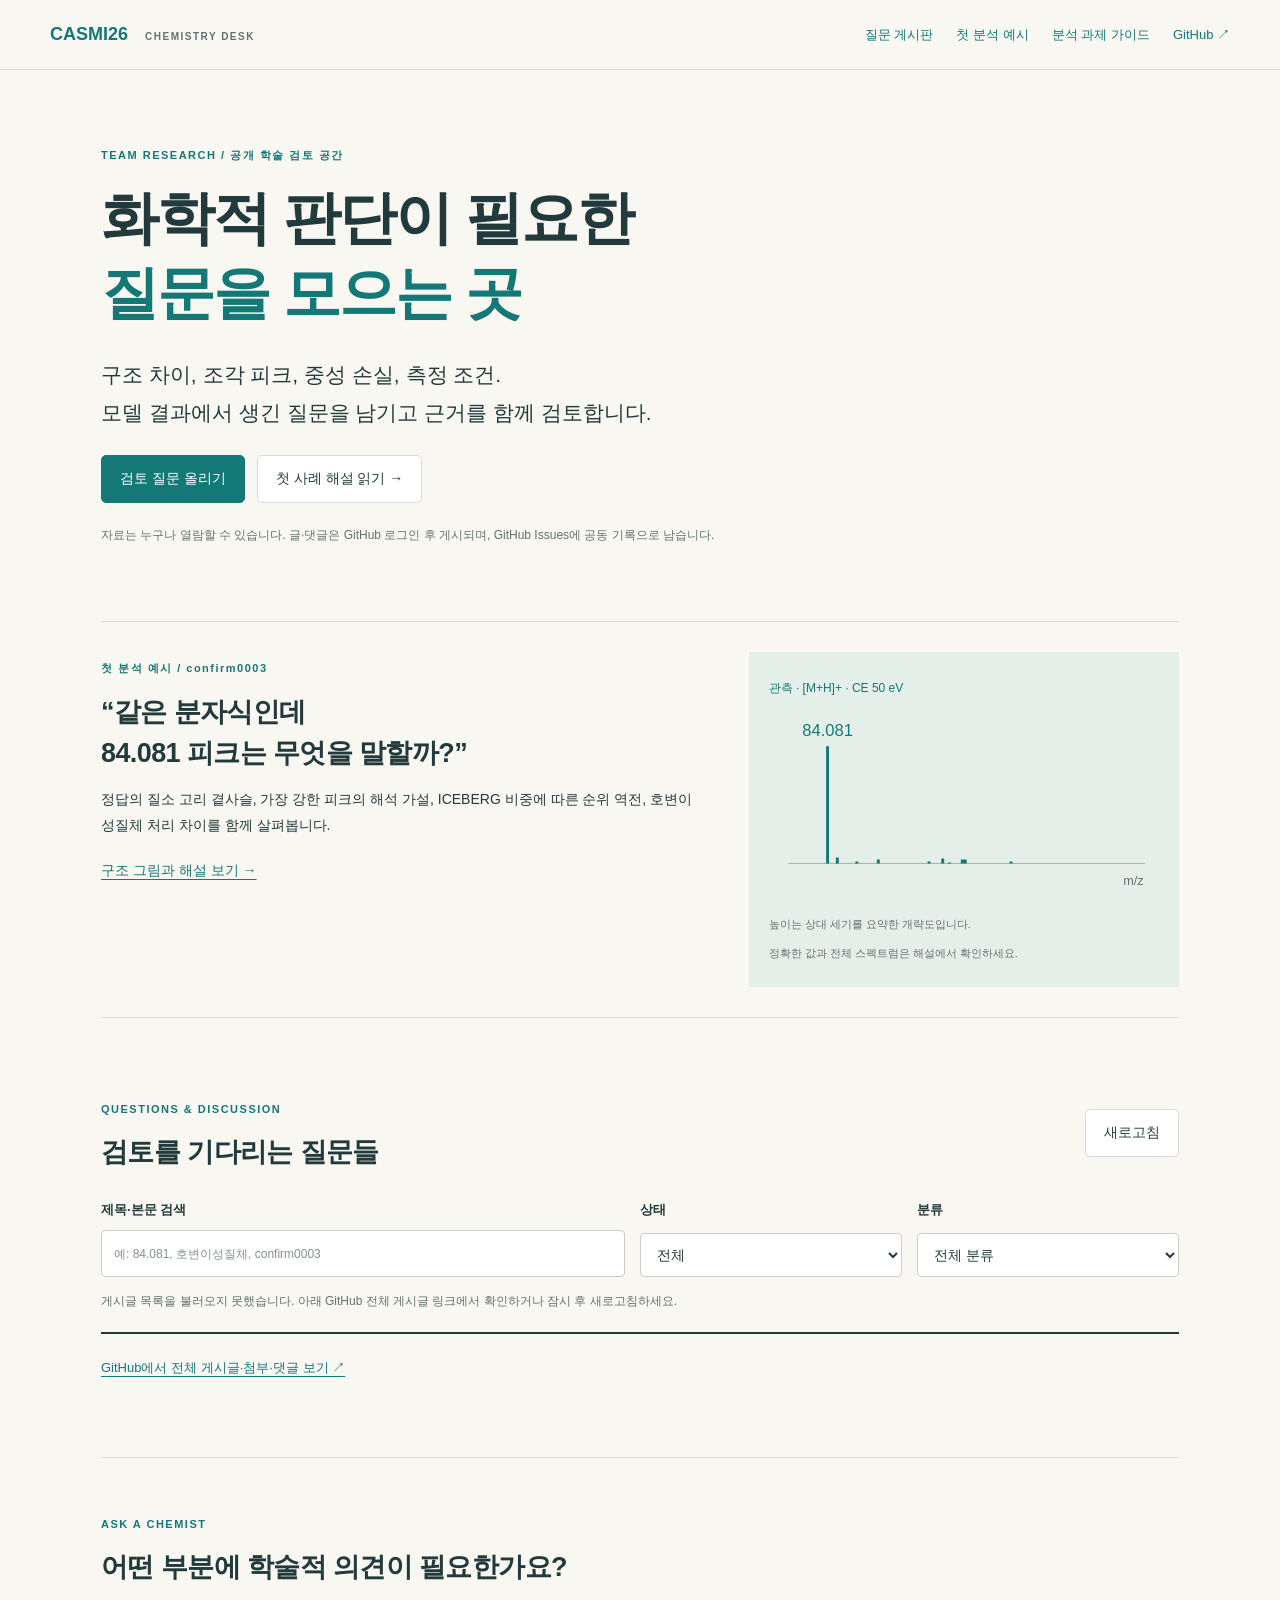
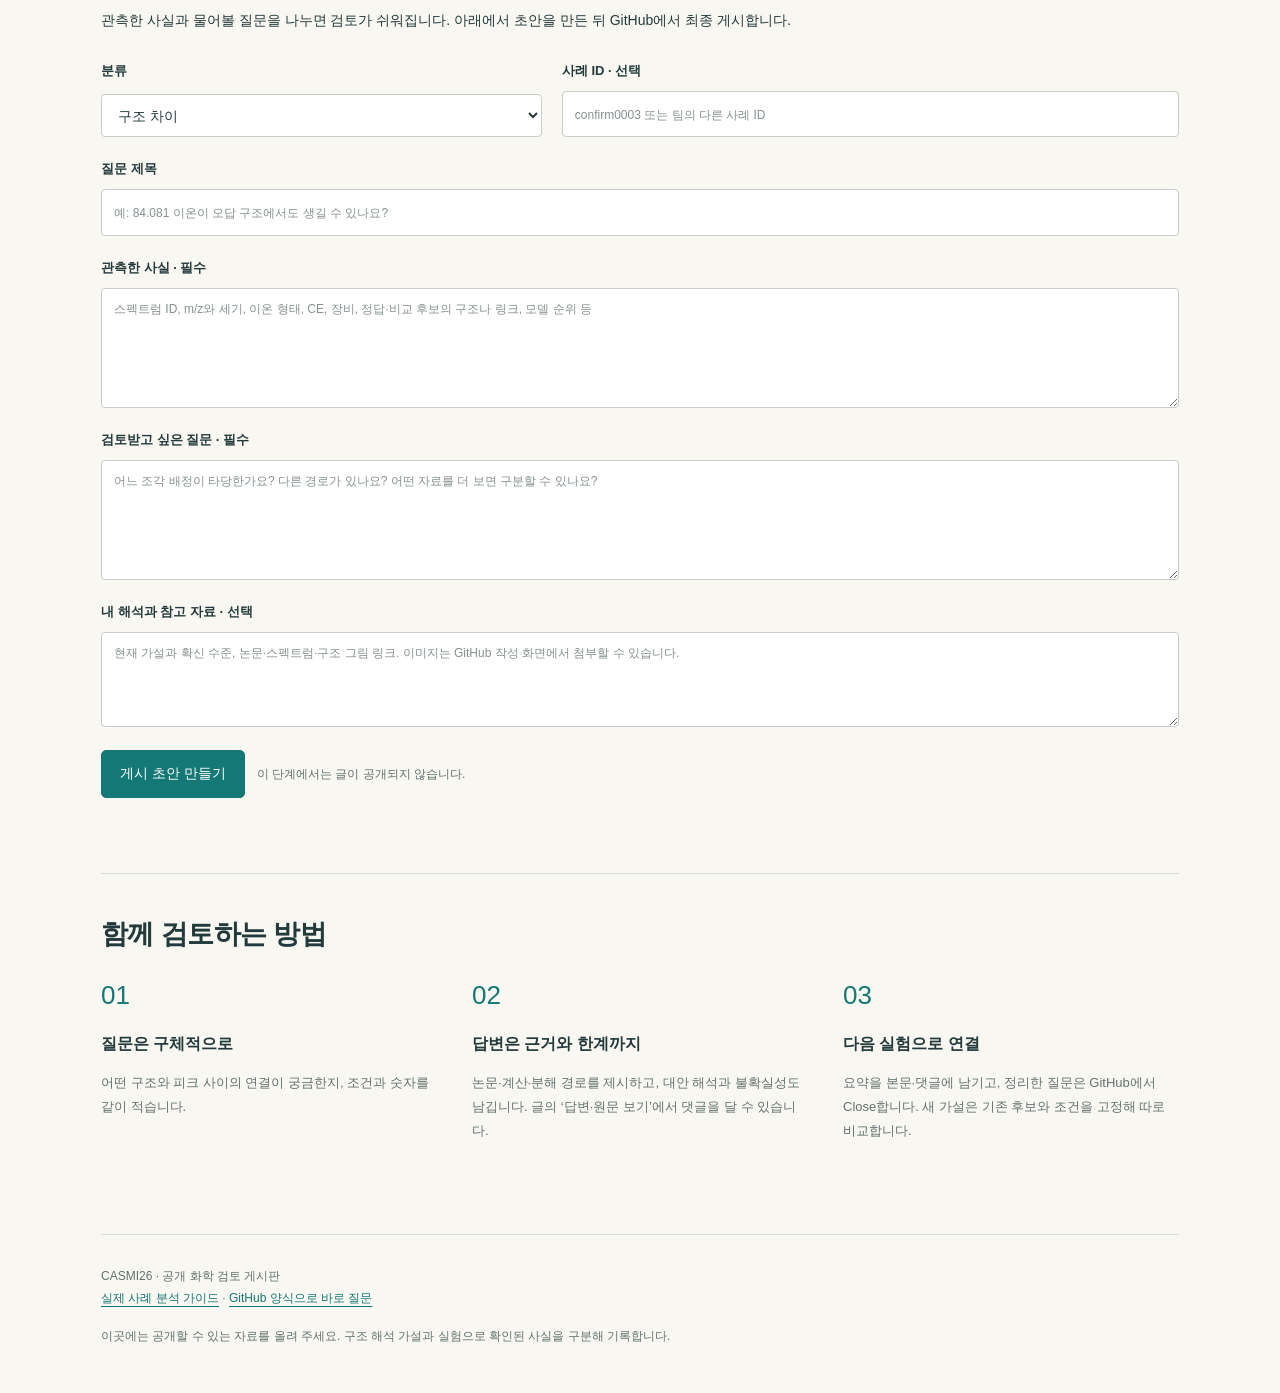
==== index.html @ a385fab0 "Publish chemistry review board and worked MS/MS case guide" ====
<!doctype html><html lang="ko"><head><meta charset="utf-8"><meta name="viewport" content="width=device-width,initial-scale=1"><meta name="description" content="CASMI26 팀의 화학 구조와 MS/MS 해석 질문을 모으는 공개 학술 검토 게시판"><title>CASMI26 · Chemistry Desk</title><link rel="stylesheet" href="board.css"></head><body>
<header><a class="brand" href="./">CASMI26 <span>CHEMISTRY DESK</span></a><nav><a href="#questions">질문 게시판</a><a href="guide.html#worked-example">첫 분석 예시</a><a href="guide.html">분석 과제 가이드</a><a href="https://github.com/ys06146/casmi26-chemistry-board" target="_blank" rel="noreferrer">GitHub ↗</a></nav></header>
<main><section class="hero"><div class="eyebrow">TEAM RESEARCH / 공개 학술 검토 공간</div><h1>화학적 판단이 필요한<br><em>질문을 모으는 곳</em></h1><p class="lead">구조 차이, 조각 피크, 중성 손실, 측정 조건.<br>모델 결과에서 생긴 질문을 남기고 근거를 함께 검토합니다.</p><div class="hero-actions"><a class="primary" href="#write">검토 질문 올리기</a><a class="secondary" href="guide.html#worked-example">첫 사례 해설 읽기 →</a></div><p class="small">자료는 누구나 열람할 수 있습니다. 글·댓글은 GitHub 로그인 후 게시되며, GitHub Issues에 공동 기록으로 남습니다.</p></section>
<section class="featured"><div><span class="eyebrow">첫 분석 예시 / confirm0003</span><h2>“같은 분자식인데<br>84.081 피크는 무엇을 말할까?”</h2><p>정답의 질소 고리 곁사슬, 가장 강한 피크의 해석 가설, ICEBERG 비중에 따른 순위 역전, 호변이성질체 처리 차이를 함께 살펴봅니다.</p><a href="guide.html#worked-example">구조 그림과 해설 보기 →</a></div><div class="spectrum-note"><span>관측 · [M+H]+ · CE 50 eV</span><svg viewBox="0 0 400 180" aria-label="84.081이 지배적인 첫 사례 관측 피크의 개략도" role="img"><line x1="20" x2="385" y1="150" y2="150" stroke="#a0b0a7"/><g stroke="#147876" stroke-width="3"><path d="M60 150V30 M70 150V144 M90 150V148 M112 150V146 M164 150V148 M178 150V145 M185 150V149 M198 150V146 M201 150V146 M248 150V148"/></g><text x="60" y="19" text-anchor="middle" font-size="17" fill="#147876">84.081</text><text x="363" y="172" font-size="13" fill="#627270">m/z</text></svg><small>높이는 상대 세기를 요약한 개략도입니다.<br>정확한 값과 전체 스펙트럼은 해설에서 확인하세요.</small></div></section>
<section id="questions"><div class="section-title"><div><span class="eyebrow">QUESTIONS & DISCUSSION</span><h2>검토를 기다리는 질문들</h2></div><button id="refresh" type="button">새로고침</button></div><div class="filters"><label>제목·본문 검색<input id="search" type="search" placeholder="예: 84.081, 호변이성질체, confirm0003"></label><label>상태<select id="status"><option value="all">전체</option><option value="open">검토 중</option><option value="closed">검토 정리됨</option></select></label><label>분류<select id="category"><option value="all">전체 분류</option><option>구조 차이</option><option>피크·중성 손실</option><option>이온 형태·측정 조건</option><option>호변이성질체·정규화</option><option>실험 설계</option><option>기타</option></select></label></div><p id="boardStatus" class="small" role="status">게시글을 불러오는 중입니다.</p><div id="postList"></div><a class="more-link" href="https://github.com/ys06146/casmi26-chemistry-board/issues" target="_blank" rel="noreferrer">GitHub에서 전체 게시글·첨부·댓글 보기 ↗</a></section>
<section id="write"><div class="section-title"><div><span class="eyebrow">ASK A CHEMIST</span><h2>어떤 부분에 학술적 의견이 필요한가요?</h2></div></div><p>관측한 사실과 물어볼 질문을 나누면 검토가 쉬워집니다. 아래에서 초안을 만든 뒤 GitHub에서 최종 게시합니다.</p><form id="questionForm"><div class="form-row"><label>분류<select id="newCategory"><option>구조 차이</option><option>피크·중성 손실</option><option>이온 형태·측정 조건</option><option>호변이성질체·정규화</option><option>실험 설계</option><option>기타</option></select></label><label>사례 ID · 선택<input id="caseId" list="caseIds" maxlength="80" placeholder="confirm0003 또는 팀의 다른 사례 ID"><datalist id="caseIds"><option value="confirm0003"><option value="confirm0005"><option value="confirm0008"><option value="confirm0013"><option value="confirm0017"><option value="confirm0021"><option value="confirm0032"><option value="confirm0042"><option value="confirm0051"><option value="confirm0052"><option value="confirm0066"></datalist></label></div><label>질문 제목<input id="questionTitle" maxlength="120" required placeholder="예: 84.081 이온이 오답 구조에서도 생길 수 있나요?"></label><label>관측한 사실 · 필수<textarea id="observed" rows="4" maxlength="1800" required placeholder="스펙트럼 ID, m/z와 세기, 이온 형태, CE, 장비, 정답·비교 후보의 구조나 링크, 모델 순위 등"></textarea></label><label>검토받고 싶은 질문 · 필수<textarea id="question" rows="4" maxlength="1800" required placeholder="어느 조각 배정이 타당한가요? 다른 경로가 있나요? 어떤 자료를 더 보면 구분할 수 있나요?"></textarea></label><label>내 해석과 참고 자료 · 선택<textarea id="hypothesis" rows="3" maxlength="1400" placeholder="현재 가설과 확신 수준, 논문·스펙트럼·구조 그림 링크. 이미지는 GitHub 작성 화면에서 첨부할 수 있습니다."></textarea></label><div class="form-actions"><button class="primary" type="submit">게시 초안 만들기</button><span class="small">이 단계에서는 글이 공개되지 않습니다.</span></div></form>
<div id="draft" class="draft" hidden><h3>초안을 확인하고 게시하세요</h3><textarea id="draftBody" rows="11" readonly aria-label="GitHub에 게시할 본문"></textarea><p id="draftHelp" class="small"></p><div class="form-actions"><button type="button" id="copyDraft">본문 복사</button><a id="openComposer" class="primary" target="_blank" rel="noreferrer">GitHub에서 최종 게시 ↗</a></div><p id="copyStatus" class="small" role="status"></p></div></section>
<section class="how"><h2>함께 검토하는 방법</h2><ol><li><b>질문은 구체적으로</b><p>어떤 구조와 피크 사이의 연결이 궁금한지, 조건과 숫자를 같이 적습니다.</p></li><li><b>답변은 근거와 한계까지</b><p>논문·계산·분해 경로를 제시하고, 대안 해석과 불확실성도 남깁니다. 글의 ‘답변·원문 보기’에서 댓글을 달 수 있습니다.</p></li><li><b>다음 실험으로 연결</b><p>요약을 본문·댓글에 남기고, 정리한 질문은 GitHub에서 Close합니다. 새 가설은 기존 후보와 조건을 고정해 따로 비교합니다.</p></li></ol></section>
<footer>CASMI26 · 공개 화학 검토 게시판<br><a href="guide.html">실제 사례 분석 가이드</a> · <a href="https://github.com/ys06146/casmi26-chemistry-board/issues/new?template=chemistry-review.yml" target="_blank" rel="noreferrer">GitHub 양식으로 바로 질문</a><p>이곳에는 공개할 수 있는 자료를 올려 주세요. 구조 해석 가설과 실험으로 확인된 사실을 구분해 기록합니다.</p></footer></main><script src="board.js"></script></body></html>
---- board.css ----
:root{--ink:#233a3c;--teal:#147876;--soft:#e5efea;--paper:#f8f7f1;--line:#d8ddd5;--muted:#627270}*{box-sizing:border-box}html{scroll-behavior:smooth;scroll-padding-top:100px}body{margin:0;background:var(--paper);color:var(--ink);font:16px/1.85 'Malgun Gothic','Apple SD Gothic Neo',Arial,sans-serif}a{color:var(--teal);text-underline-offset:4px}button,input,select,textarea{font:inherit}button,.primary,.secondary{display:inline-block;text-decoration:none;border:1px solid var(--line);padding:10px 18px;background:white;border-radius:5px;cursor:pointer;color:var(--ink);font-size:14px}.primary{background:var(--teal);color:white;border-color:var(--teal)}button:hover,a.primary:hover{filter:brightness(.96)}button:focus-visible,a:focus-visible,input:focus-visible,select:focus-visible,textarea:focus-visible{outline:3px solid #d1aa5f;outline-offset:3px}header{position:sticky;top:0;z-index:10;background:rgba(248,247,241,.98);border-bottom:1px solid var(--line);display:flex;align-items:center;justify-content:space-between;gap:30px;padding:18px max(25px,calc((100vw - 1180px)/2))}.brand{font-size:18px;text-decoration:none;font-weight:900;white-space:nowrap}.brand span{font-size:10px;letter-spacing:1.5px;margin-left:12px;color:var(--muted)}header nav{display:flex;gap:23px;font-size:13px;flex-wrap:wrap}header nav a{text-decoration:none}main{max-width:1130px;margin:auto;padding:0 26px}section{margin:75px 0}h1{font-size:clamp(35px,4.5vw,59px);line-height:1.3;letter-spacing:-2px;margin:15px 0 26px}h1 em{color:var(--teal);font-style:normal}h2{font-size:27px;line-height:1.5;letter-spacing:-.6px;margin:10px 0 14px}h3{margin:0 0 15px}p{margin:0 0 16px}.eyebrow{font-size:11px;letter-spacing:1.5px;color:var(--teal);font-weight:bold}.lead{font-size:21px;line-height:1.8}.hero-actions,.form-actions{display:flex;gap:12px;align-items:center;flex-wrap:wrap;margin:23px 0 16px}.small{font-size:12px;color:var(--muted);line-height:1.8}.hero .small{margin-top:22px}.featured{display:grid;grid-template-columns:1.4fr 1fr;gap:45px;padding:30px 0;border-block:1px solid var(--line)}.featured p{font-size:14px;max-width:600px}.featured a{font-size:14px}.spectrum-note{background:var(--soft);padding:20px}.spectrum-note span{font-size:12px;color:var(--teal)}.spectrum-note svg{display:block;width:100%;margin:15px 0}.spectrum-note small{font-size:11px;color:var(--muted);line-height:1.7}.section-title{display:flex;align-items:center;justify-content:space-between;gap:20px;margin-bottom:20px}.section-title h2{margin-bottom:0}.filters{display:grid;grid-template-columns:2fr 1fr 1fr;gap:15px;margin:25px 0 14px}label{display:grid;gap:8px;font-size:13px;font-weight:700}input,select,textarea{width:100%;min-width:0;border:1px solid #c6cec7;background:white;color:var(--ink);border-radius:4px;padding:10px 12px;font-size:14px;font-weight:normal;line-height:1.75}textarea{resize:vertical}input::placeholder,textarea::placeholder{font-size:12px;color:#86928a}#postList{border-top:2px solid var(--ink);margin-top:20px}.post{padding:24px 0;border-bottom:1px solid var(--line)}.post-header{display:flex;align-items:flex-start;justify-content:space-between;gap:20px}.post h3{font-size:20px;line-height:1.6;margin:10px 0}.post h3 a{text-decoration:none;color:var(--ink)}.post h3 a:hover{color:var(--teal);text-decoration:underline}.post-meta{display:flex;gap:14px;flex-wrap:wrap;align-items:center;font-size:11px;color:var(--muted)}.state{padding:3px 8px;border:1px solid var(--line);background:white;border-radius:3px;color:var(--teal);font-size:11px}.state.closed{color:var(--muted)}.post-excerpt{font-size:13px;color:var(--muted);line-height:1.8;white-space:pre-line;overflow-wrap:anywhere}.post .reply{font-size:13px;white-space:nowrap}.more-link{display:inline-block;margin-top:22px;font-size:13px}#write{border-top:1px solid var(--line);padding-top:50px}#write>p{font-size:14px}form{margin:25px 0}form>label{margin:20px 0}.form-row{display:grid;grid-template-columns:1fr 1.4fr;gap:20px}.draft{background:var(--soft);padding:25px;border:1px solid var(--line)}.draft[hidden]{display:none}.draft textarea{font:12px/1.8 Consolas,'Malgun Gothic',monospace;min-height:240px}.how{padding-top:30px;border-top:1px solid var(--line)}.how ol{list-style:none;padding:0;display:grid;grid-template-columns:repeat(3,1fr);gap:35px;counter-reset:step}.how li{counter-increment:step}.how li:before{content:'0' counter(step);display:block;color:var(--teal);font-size:26px;margin-bottom:10px}.how p{font-size:13px;color:var(--muted);margin-top:12px}footer{border-top:1px solid var(--line);padding:30px 0;font-size:12px;color:var(--muted)}footer p{margin-top:16px}.empty{padding:30px 0;font-size:14px;color:var(--muted)}
@media(max-width:800px){header{display:block;padding:14px 18px}header nav{margin-top:10px;gap:12px 20px;font-size:11px}.brand span{font-size:9px}main{padding:0 18px}.featured{grid-template-columns:1fr;gap:20px}.spectrum-note{max-width:430px}.lead{font-size:18px}h2{font-size:24px}.filters{grid-template-columns:1fr 1fr}.filters label:first-child{grid-column:1/-1}.form-row{grid-template-columns:1fr}.how ol{grid-template-columns:1fr;gap:15px}.post-header{display:block}.post .reply{display:inline-block;margin-top:12px}.post h3{font-size:18px}.hero{margin-top:40px}section{margin:55px 0}.hero-actions{gap:10px}.primary,.secondary,button{font-size:13px;padding:9px 13px}.section-title{align-items:flex-start}.draft{padding:18px}}
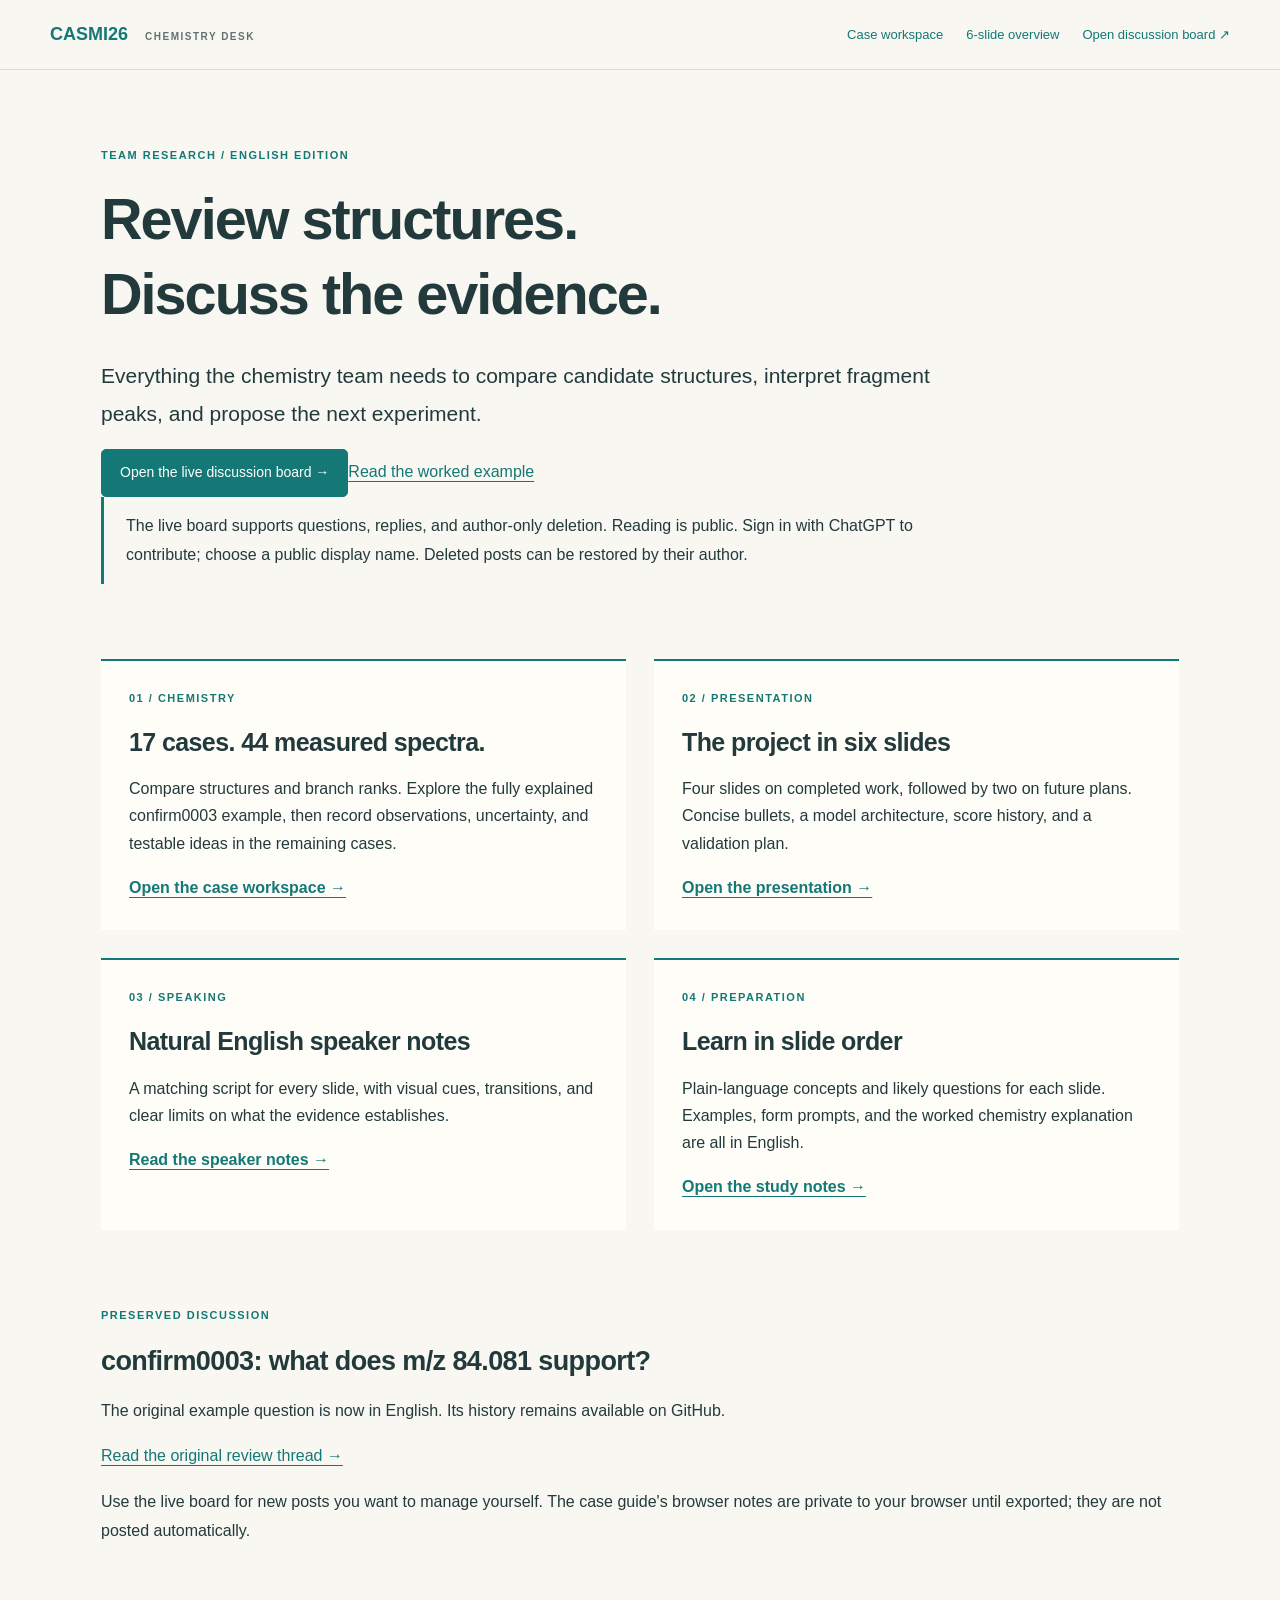
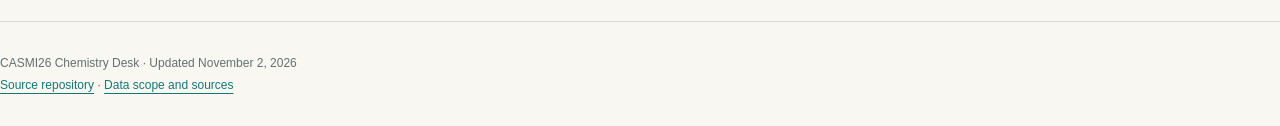
==== commit b848f308: "Publish US English chemistry materials and link authenticated discussion board" ====
--- a/index.html
+++ b/index.html
@@ -1,9 +1 @@
-<!doctype html><html lang="ko"><head><meta charset="utf-8"><meta name="viewport" content="width=device-width,initial-scale=1"><meta name="description" content="CASMI26 팀의 화학 구조와 MS/MS 해석 질문을 모으는 공개 학술 검토 게시판"><title>CASMI26 · Chemistry Desk</title><link rel="stylesheet" href="board.css"></head><body>
-<header><a class="brand" href="./">CASMI26 <span>CHEMISTRY DESK</span></a><nav><a href="#questions">질문 게시판</a><a href="guide.html#worked-example">첫 분석 예시</a><a href="guide.html">분석 과제 가이드</a><a href="https://github.com/ys06146/casmi26-chemistry-board" target="_blank" rel="noreferrer">GitHub ↗</a></nav></header>
-<main><section class="hero"><div class="eyebrow">TEAM RESEARCH / 공개 학술 검토 공간</div><h1>화학적 판단이 필요한<br><em>질문을 모으는 곳</em></h1><p class="lead">구조 차이, 조각 피크, 중성 손실, 측정 조건.<br>모델 결과에서 생긴 질문을 남기고 근거를 함께 검토합니다.</p><div class="hero-actions"><a class="primary" href="#write">검토 질문 올리기</a><a class="secondary" href="guide.html#worked-example">첫 사례 해설 읽기 →</a></div><p class="small">자료는 누구나 열람할 수 있습니다. 글·댓글은 GitHub 로그인 후 게시되며, GitHub Issues에 공동 기록으로 남습니다.</p></section>
-<section class="featured"><div><span class="eyebrow">첫 분석 예시 / confirm0003</span><h2>“같은 분자식인데<br>84.081 피크는 무엇을 말할까?”</h2><p>정답의 질소 고리 곁사슬, 가장 강한 피크의 해석 가설, ICEBERG 비중에 따른 순위 역전, 호변이성질체 처리 차이를 함께 살펴봅니다.</p><a href="guide.html#worked-example">구조 그림과 해설 보기 →</a></div><div class="spectrum-note"><span>관측 · [M+H]+ · CE 50 eV</span><svg viewBox="0 0 400 180" aria-label="84.081이 지배적인 첫 사례 관측 피크의 개략도" role="img"><line x1="20" x2="385" y1="150" y2="150" stroke="#a0b0a7"/><g stroke="#147876" stroke-width="3"><path d="M60 150V30 M70 150V144 M90 150V148 M112 150V146 M164 150V148 M178 150V145 M185 150V149 M198 150V146 M201 150V146 M248 150V148"/></g><text x="60" y="19" text-anchor="middle" font-size="17" fill="#147876">84.081</text><text x="363" y="172" font-size="13" fill="#627270">m/z</text></svg><small>높이는 상대 세기를 요약한 개략도입니다.<br>정확한 값과 전체 스펙트럼은 해설에서 확인하세요.</small></div></section>
-<section id="questions"><div class="section-title"><div><span class="eyebrow">QUESTIONS & DISCUSSION</span><h2>검토를 기다리는 질문들</h2></div><button id="refresh" type="button">새로고침</button></div><div class="filters"><label>제목·본문 검색<input id="search" type="search" placeholder="예: 84.081, 호변이성질체, confirm0003"></label><label>상태<select id="status"><option value="all">전체</option><option value="open">검토 중</option><option value="closed">검토 정리됨</option></select></label><label>분류<select id="category"><option value="all">전체 분류</option><option>구조 차이</option><option>피크·중성 손실</option><option>이온 형태·측정 조건</option><option>호변이성질체·정규화</option><option>실험 설계</option><option>기타</option></select></label></div><p id="boardStatus" class="small" role="status">게시글을 불러오는 중입니다.</p><div id="postList"></div><a class="more-link" href="https://github.com/ys06146/casmi26-chemistry-board/issues" target="_blank" rel="noreferrer">GitHub에서 전체 게시글·첨부·댓글 보기 ↗</a></section>
-<section id="write"><div class="section-title"><div><span class="eyebrow">ASK A CHEMIST</span><h2>어떤 부분에 학술적 의견이 필요한가요?</h2></div></div><p>관측한 사실과 물어볼 질문을 나누면 검토가 쉬워집니다. 아래에서 초안을 만든 뒤 GitHub에서 최종 게시합니다.</p><form id="questionForm"><div class="form-row"><label>분류<select id="newCategory"><option>구조 차이</option><option>피크·중성 손실</option><option>이온 형태·측정 조건</option><option>호변이성질체·정규화</option><option>실험 설계</option><option>기타</option></select></label><label>사례 ID · 선택<input id="caseId" list="caseIds" maxlength="80" placeholder="confirm0003 또는 팀의 다른 사례 ID"><datalist id="caseIds"><option value="confirm0003"><option value="confirm0005"><option value="confirm0008"><option value="confirm0013"><option value="confirm0017"><option value="confirm0021"><option value="confirm0032"><option value="confirm0042"><option value="confirm0051"><option value="confirm0052"><option value="confirm0066"></datalist></label></div><label>질문 제목<input id="questionTitle" maxlength="120" required placeholder="예: 84.081 이온이 오답 구조에서도 생길 수 있나요?"></label><label>관측한 사실 · 필수<textarea id="observed" rows="4" maxlength="1800" required placeholder="스펙트럼 ID, m/z와 세기, 이온 형태, CE, 장비, 정답·비교 후보의 구조나 링크, 모델 순위 등"></textarea></label><label>검토받고 싶은 질문 · 필수<textarea id="question" rows="4" maxlength="1800" required placeholder="어느 조각 배정이 타당한가요? 다른 경로가 있나요? 어떤 자료를 더 보면 구분할 수 있나요?"></textarea></label><label>내 해석과 참고 자료 · 선택<textarea id="hypothesis" rows="3" maxlength="1400" placeholder="현재 가설과 확신 수준, 논문·스펙트럼·구조 그림 링크. 이미지는 GitHub 작성 화면에서 첨부할 수 있습니다."></textarea></label><div class="form-actions"><button class="primary" type="submit">게시 초안 만들기</button><span class="small">이 단계에서는 글이 공개되지 않습니다.</span></div></form>
-<div id="draft" class="draft" hidden><h3>초안을 확인하고 게시하세요</h3><textarea id="draftBody" rows="11" readonly aria-label="GitHub에 게시할 본문"></textarea><p id="draftHelp" class="small"></p><div class="form-actions"><button type="button" id="copyDraft">본문 복사</button><a id="openComposer" class="primary" target="_blank" rel="noreferrer">GitHub에서 최종 게시 ↗</a></div><p id="copyStatus" class="small" role="status"></p></div></section>
-<section class="how"><h2>함께 검토하는 방법</h2><ol><li><b>질문은 구체적으로</b><p>어떤 구조와 피크 사이의 연결이 궁금한지, 조건과 숫자를 같이 적습니다.</p></li><li><b>답변은 근거와 한계까지</b><p>논문·계산·분해 경로를 제시하고, 대안 해석과 불확실성도 남깁니다. 글의 ‘답변·원문 보기’에서 댓글을 달 수 있습니다.</p></li><li><b>다음 실험으로 연결</b><p>요약을 본문·댓글에 남기고, 정리한 질문은 GitHub에서 Close합니다. 새 가설은 기존 후보와 조건을 고정해 따로 비교합니다.</p></li></ol></section>
-<footer>CASMI26 · 공개 화학 검토 게시판<br><a href="guide.html">실제 사례 분석 가이드</a> · <a href="https://github.com/ys06146/casmi26-chemistry-board/issues/new?template=chemistry-review.yml" target="_blank" rel="noreferrer">GitHub 양식으로 바로 질문</a><p>이곳에는 공개할 수 있는 자료를 올려 주세요. 구조 해석 가설과 실험으로 확인된 사실을 구분해 기록합니다.</p></footer></main><script src="board.js"></script></body></html>
+<!doctype html><html lang="en"><head><meta charset="utf-8"><meta name="viewport" content="width=device-width,initial-scale=1"><title>CASMI26 · Chemistry Desk</title><meta name="description" content="English chemistry review, structure comparisons, spectra, and team discussion."><link rel="stylesheet" href="board.css"><style>body{font-family:Arial,Helvetica,sans-serif}.portal-grid{display:grid;grid-template-columns:repeat(2,1fr);gap:28px;margin:45px 0}.portal-grid article{padding:28px;border-top:2px solid #147876;background:#fffdf8}.portal-grid h2{font-size:25px}.portal-grid p{line-height:1.7}.portal-note{border-left:3px solid #147876;padding:14px 22px;max-width:850px}.hero h1{max-width:1000px}.hero .lead{max-width:850px}.portal-grid a{font-weight:bold}@media(max-width:700px){.portal-grid{grid-template-columns:1fr}}</style></head><body><header><a class="brand" href="./">CASMI26 <span>CHEMISTRY DESK</span></a><nav><a href="guide.html">Case workspace</a><a href="presentation.html">6-slide overview</a><a href="https://casmi26-chemistry-desk.jinseobae.chatgpt.site/">Open discussion board ↗</a></nav></header><main><section class="hero"><p class="eyebrow">TEAM RESEARCH / ENGLISH EDITION</p><h1>Review structures.<br>Discuss the evidence.</h1><p class="lead">Everything the chemistry team needs to compare candidate structures, interpret fragment peaks, and propose the next experiment.</p><div class="actions"><a class="primary" href="https://casmi26-chemistry-desk.jinseobae.chatgpt.site/">Open the live discussion board →</a><a href="guide.html#worked-example">Read the worked example</a></div><p class="portal-note">The live board supports questions, replies, and author-only deletion. Reading is public. Sign in with ChatGPT to contribute; choose a public display name. Deleted posts can be restored by their author.</p></section><section class="portal-grid"><article><p class="eyebrow">01 / CHEMISTRY</p><h2>17 cases. 44 measured spectra.</h2><p>Compare structures and branch ranks. Explore the fully explained confirm0003 example, then record observations, uncertainty, and testable ideas in the remaining cases.</p><a href="guide.html">Open the case workspace →</a></article><article><p class="eyebrow">02 / PRESENTATION</p><h2>The project in six slides</h2><p>Four slides on completed work, followed by two on future plans. Concise bullets, a model architecture, score history, and a validation plan.</p><a href="presentation.html">Open the presentation →</a></article><article><p class="eyebrow">03 / SPEAKING</p><h2>Natural English speaker notes</h2><p>A matching script for every slide, with visual cues, transitions, and clear limits on what the evidence establishes.</p><a href="speaker-notes.html">Read the speaker notes →</a></article><article><p class="eyebrow">04 / PREPARATION</p><h2>Learn in slide order</h2><p>Plain-language concepts and likely questions for each slide. Examples, form prompts, and the worked chemistry explanation are all in English.</p><a href="slide-study.html">Open the study notes →</a></article></section><section><p class="eyebrow">PRESERVED DISCUSSION</p><h2>confirm0003: what does m/z 84.081 support?</h2><p>The original example question is now in English. Its history remains available on GitHub.</p><p><a href="https://github.com/ys06146/casmi26-chemistry-board/issues/1">Read the original review thread →</a></p><p>Use the live board for new posts you want to manage yourself. The case guide's browser notes are private to your browser until exported; they are not posted automatically.</p></section></main><footer>CASMI26 Chemistry Desk · Updated November 2, 2026<br><a href="https://github.com/ys06146/casmi26-chemistry-board">Source repository</a> · <a href="guide.html#sources">Data scope and sources</a></footer></body></html>
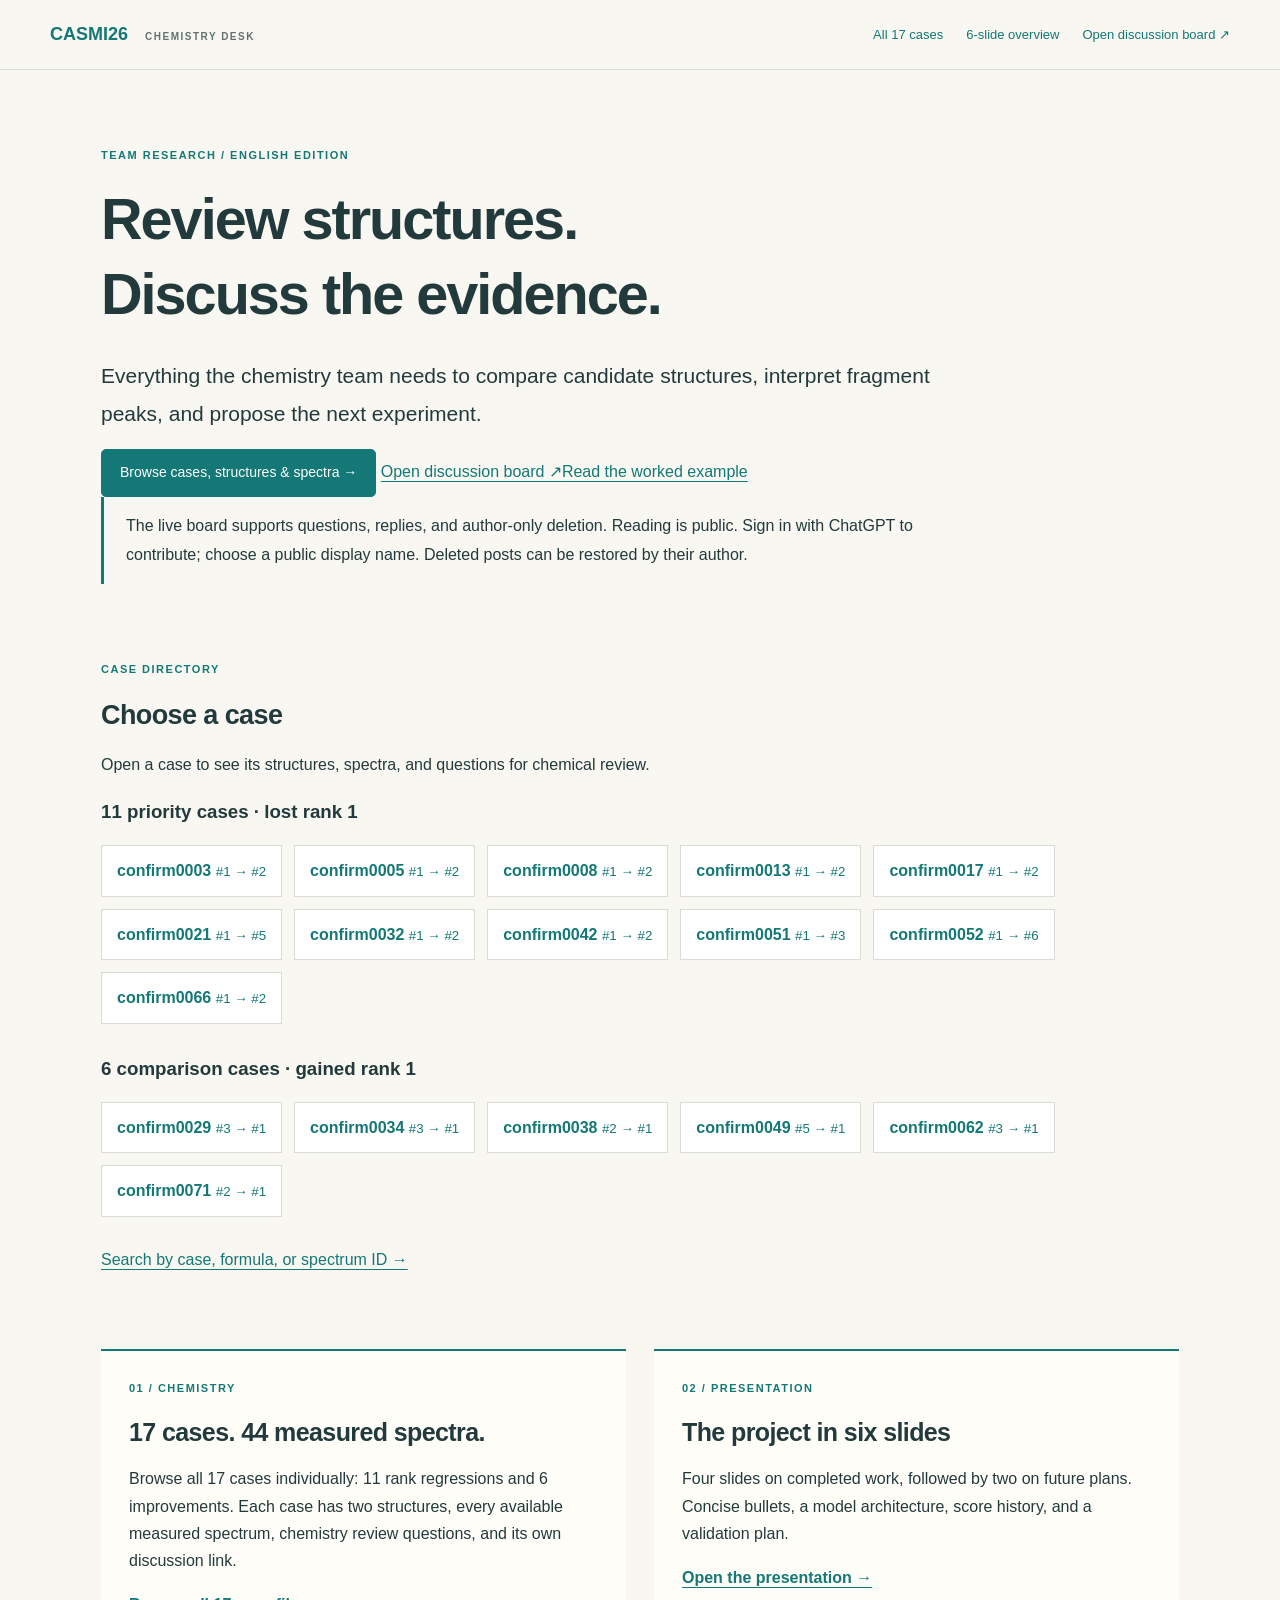
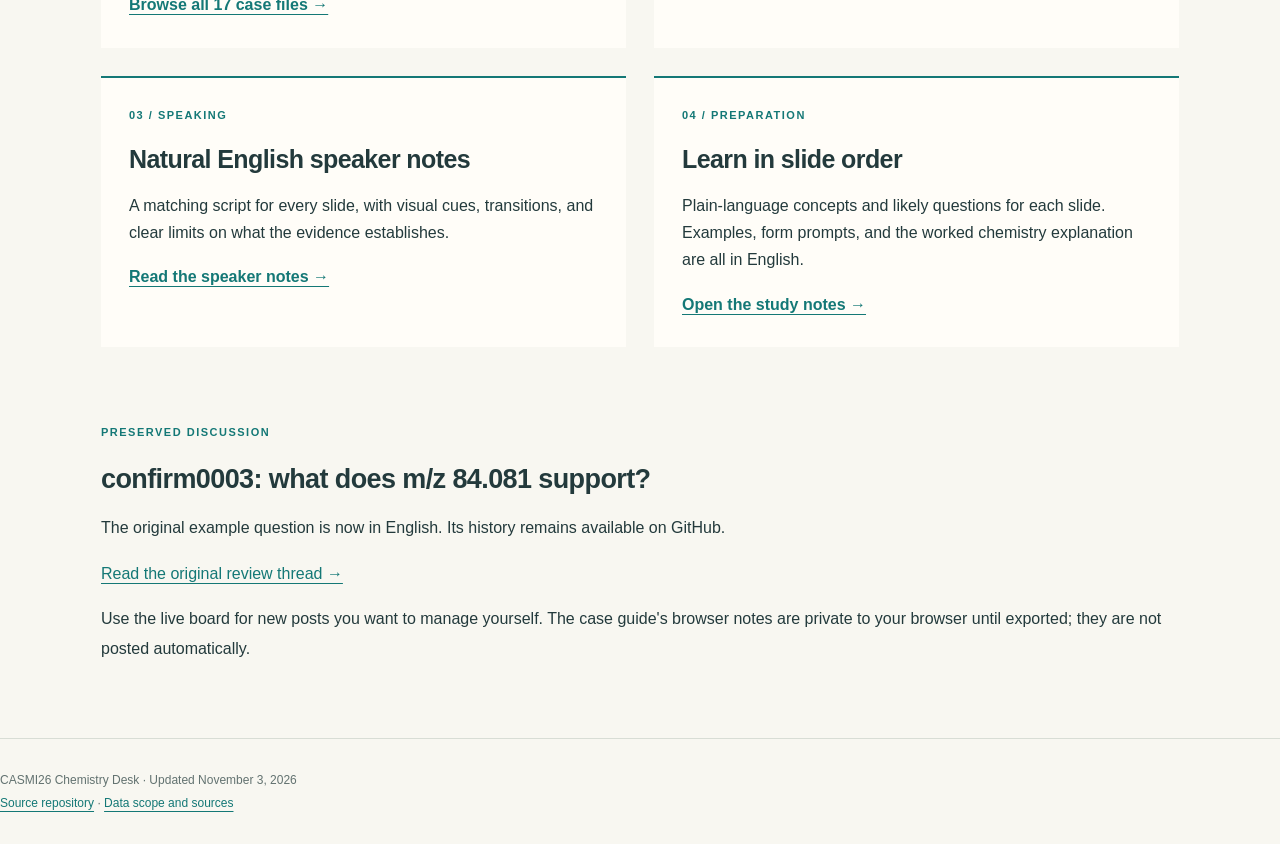
==== commit feb1877d: "Organize all 17 chemistry cases with structures, spectra, and case-specific discussions" ====
--- a/index.html
+++ b/index.html
@@ -1 +1 @@
-<!doctype html><html lang="en"><head><meta charset="utf-8"><meta name="viewport" content="width=device-width,initial-scale=1"><title>CASMI26 · Chemistry Desk</title><meta name="description" content="English chemistry review, structure comparisons, spectra, and team discussion."><link rel="stylesheet" href="board.css"><style>body{font-family:Arial,Helvetica,sans-serif}.portal-grid{display:grid;grid-template-columns:repeat(2,1fr);gap:28px;margin:45px 0}.portal-grid article{padding:28px;border-top:2px solid #147876;background:#fffdf8}.portal-grid h2{font-size:25px}.portal-grid p{line-height:1.7}.portal-note{border-left:3px solid #147876;padding:14px 22px;max-width:850px}.hero h1{max-width:1000px}.hero .lead{max-width:850px}.portal-grid a{font-weight:bold}@media(max-width:700px){.portal-grid{grid-template-columns:1fr}}</style></head><body><header><a class="brand" href="./">CASMI26 <span>CHEMISTRY DESK</span></a><nav><a href="guide.html">Case workspace</a><a href="presentation.html">6-slide overview</a><a href="https://casmi26-chemistry-desk.jinseobae.chatgpt.site/">Open discussion board ↗</a></nav></header><main><section class="hero"><p class="eyebrow">TEAM RESEARCH / ENGLISH EDITION</p><h1>Review structures.<br>Discuss the evidence.</h1><p class="lead">Everything the chemistry team needs to compare candidate structures, interpret fragment peaks, and propose the next experiment.</p><div class="actions"><a class="primary" href="https://casmi26-chemistry-desk.jinseobae.chatgpt.site/">Open the live discussion board →</a><a href="guide.html#worked-example">Read the worked example</a></div><p class="portal-note">The live board supports questions, replies, and author-only deletion. Reading is public. Sign in with ChatGPT to contribute; choose a public display name. Deleted posts can be restored by their author.</p></section><section class="portal-grid"><article><p class="eyebrow">01 / CHEMISTRY</p><h2>17 cases. 44 measured spectra.</h2><p>Compare structures and branch ranks. Explore the fully explained confirm0003 example, then record observations, uncertainty, and testable ideas in the remaining cases.</p><a href="guide.html">Open the case workspace →</a></article><article><p class="eyebrow">02 / PRESENTATION</p><h2>The project in six slides</h2><p>Four slides on completed work, followed by two on future plans. Concise bullets, a model architecture, score history, and a validation plan.</p><a href="presentation.html">Open the presentation →</a></article><article><p class="eyebrow">03 / SPEAKING</p><h2>Natural English speaker notes</h2><p>A matching script for every slide, with visual cues, transitions, and clear limits on what the evidence establishes.</p><a href="speaker-notes.html">Read the speaker notes →</a></article><article><p class="eyebrow">04 / PREPARATION</p><h2>Learn in slide order</h2><p>Plain-language concepts and likely questions for each slide. Examples, form prompts, and the worked chemistry explanation are all in English.</p><a href="slide-study.html">Open the study notes →</a></article></section><section><p class="eyebrow">PRESERVED DISCUSSION</p><h2>confirm0003: what does m/z 84.081 support?</h2><p>The original example question is now in English. Its history remains available on GitHub.</p><p><a href="https://github.com/ys06146/casmi26-chemistry-board/issues/1">Read the original review thread →</a></p><p>Use the live board for new posts you want to manage yourself. The case guide's browser notes are private to your browser until exported; they are not posted automatically.</p></section></main><footer>CASMI26 Chemistry Desk · Updated November 2, 2026<br><a href="https://github.com/ys06146/casmi26-chemistry-board">Source repository</a> · <a href="guide.html#sources">Data scope and sources</a></footer></body></html>+<!doctype html><html lang="en"><head><meta charset="utf-8"><meta name="viewport" content="width=device-width,initial-scale=1"><title>CASMI26 · Chemistry Desk</title><meta name="description" content="English chemistry review, structure comparisons, spectra, and team discussion."><link rel="stylesheet" href="board.css"><style>body{font-family:Arial,Helvetica,sans-serif}.portal-grid{display:grid;grid-template-columns:repeat(2,1fr);gap:28px;margin:45px 0}.portal-grid article{padding:28px;border-top:2px solid #147876;background:#fffdf8}.portal-grid h2{font-size:25px}.portal-grid p{line-height:1.7}.portal-note{border-left:3px solid #147876;padding:14px 22px;max-width:850px}.hero h1{max-width:1000px}.hero .lead{max-width:850px}.portal-grid a{font-weight:bold}@media(max-width:700px){.portal-grid{grid-template-columns:1fr}}</style></head><body><header><a class="brand" href="./">CASMI26 <span>CHEMISTRY DESK</span></a><nav><a href="cases.html">All 17 cases</a><a href="presentation.html">6-slide overview</a><a href="https://casmi26-chemistry-desk.jinseobae.chatgpt.site/">Open discussion board ↗</a></nav></header><main><section class="hero"><p class="eyebrow">TEAM RESEARCH / ENGLISH EDITION</p><h1>Review structures.<br>Discuss the evidence.</h1><p class="lead">Everything the chemistry team needs to compare candidate structures, interpret fragment peaks, and propose the next experiment.</p><div class="actions"><a class="primary" href="cases.html">Browse cases, structures & spectra →</a> <a href="https://casmi26-chemistry-desk.jinseobae.chatgpt.site/">Open discussion board ↗</a><a href="guide.html#worked-example">Read the worked example</a></div><p class="portal-note">The live board supports questions, replies, and author-only deletion. Reading is public. Sign in with ChatGPT to contribute; choose a public display name. Deleted posts can be restored by their author.</p></section><section id="case-directory"><p class="eyebrow">CASE DIRECTORY</p><h2>Choose a case</h2><p>Open a case to see its structures, spectra, and questions for chemical review.</p><h3>11 priority cases · lost rank 1</h3><div style="display:flex;gap:12px;flex-wrap:wrap;margin-bottom:28px"><a style="border:1px solid #d8ddd5;background:white;padding:10px 15px;text-decoration:none" href="cases.html?case=confirm0003#case-detail"><b>confirm0003</b> <small>#1 → #2</small></a><a style="border:1px solid #d8ddd5;background:white;padding:10px 15px;text-decoration:none" href="cases.html?case=confirm0005#case-detail"><b>confirm0005</b> <small>#1 → #2</small></a><a style="border:1px solid #d8ddd5;background:white;padding:10px 15px;text-decoration:none" href="cases.html?case=confirm0008#case-detail"><b>confirm0008</b> <small>#1 → #2</small></a><a style="border:1px solid #d8ddd5;background:white;padding:10px 15px;text-decoration:none" href="cases.html?case=confirm0013#case-detail"><b>confirm0013</b> <small>#1 → #2</small></a><a style="border:1px solid #d8ddd5;background:white;padding:10px 15px;text-decoration:none" href="cases.html?case=confirm0017#case-detail"><b>confirm0017</b> <small>#1 → #2</small></a><a style="border:1px solid #d8ddd5;background:white;padding:10px 15px;text-decoration:none" href="cases.html?case=confirm0021#case-detail"><b>confirm0021</b> <small>#1 → #5</small></a><a style="border:1px solid #d8ddd5;background:white;padding:10px 15px;text-decoration:none" href="cases.html?case=confirm0032#case-detail"><b>confirm0032</b> <small>#1 → #2</small></a><a style="border:1px solid #d8ddd5;background:white;padding:10px 15px;text-decoration:none" href="cases.html?case=confirm0042#case-detail"><b>confirm0042</b> <small>#1 → #2</small></a><a style="border:1px solid #d8ddd5;background:white;padding:10px 15px;text-decoration:none" href="cases.html?case=confirm0051#case-detail"><b>confirm0051</b> <small>#1 → #3</small></a><a style="border:1px solid #d8ddd5;background:white;padding:10px 15px;text-decoration:none" href="cases.html?case=confirm0052#case-detail"><b>confirm0052</b> <small>#1 → #6</small></a><a style="border:1px solid #d8ddd5;background:white;padding:10px 15px;text-decoration:none" href="cases.html?case=confirm0066#case-detail"><b>confirm0066</b> <small>#1 → #2</small></a></div><h3>6 comparison cases · gained rank 1</h3><div style="display:flex;gap:12px;flex-wrap:wrap;margin-bottom:28px"><a style="border:1px solid #d8ddd5;background:white;padding:10px 15px;text-decoration:none" href="cases.html?case=confirm0029#case-detail"><b>confirm0029</b> <small>#3 → #1</small></a><a style="border:1px solid #d8ddd5;background:white;padding:10px 15px;text-decoration:none" href="cases.html?case=confirm0034#case-detail"><b>confirm0034</b> <small>#3 → #1</small></a><a style="border:1px solid #d8ddd5;background:white;padding:10px 15px;text-decoration:none" href="cases.html?case=confirm0038#case-detail"><b>confirm0038</b> <small>#2 → #1</small></a><a style="border:1px solid #d8ddd5;background:white;padding:10px 15px;text-decoration:none" href="cases.html?case=confirm0049#case-detail"><b>confirm0049</b> <small>#5 → #1</small></a><a style="border:1px solid #d8ddd5;background:white;padding:10px 15px;text-decoration:none" href="cases.html?case=confirm0062#case-detail"><b>confirm0062</b> <small>#3 → #1</small></a><a style="border:1px solid #d8ddd5;background:white;padding:10px 15px;text-decoration:none" href="cases.html?case=confirm0071#case-detail"><b>confirm0071</b> <small>#2 → #1</small></a></div><p><a href="cases.html">Search by case, formula, or spectrum ID →</a></p></section><section class="portal-grid"><article><p class="eyebrow">01 / CHEMISTRY</p><h2>17 cases. 44 measured spectra.</h2><p>Browse all 17 cases individually: 11 rank regressions and 6 improvements. Each case has two structures, every available measured spectrum, chemistry review questions, and its own discussion link.</p><a href="cases.html">Browse all 17 case files →</a></article><article><p class="eyebrow">02 / PRESENTATION</p><h2>The project in six slides</h2><p>Four slides on completed work, followed by two on future plans. Concise bullets, a model architecture, score history, and a validation plan.</p><a href="presentation.html">Open the presentation →</a></article><article><p class="eyebrow">03 / SPEAKING</p><h2>Natural English speaker notes</h2><p>A matching script for every slide, with visual cues, transitions, and clear limits on what the evidence establishes.</p><a href="speaker-notes.html">Read the speaker notes →</a></article><article><p class="eyebrow">04 / PREPARATION</p><h2>Learn in slide order</h2><p>Plain-language concepts and likely questions for each slide. Examples, form prompts, and the worked chemistry explanation are all in English.</p><a href="slide-study.html">Open the study notes →</a></article></section><section><p class="eyebrow">PRESERVED DISCUSSION</p><h2>confirm0003: what does m/z 84.081 support?</h2><p>The original example question is now in English. Its history remains available on GitHub.</p><p><a href="https://github.com/ys06146/casmi26-chemistry-board/issues/1">Read the original review thread →</a></p><p>Use the live board for new posts you want to manage yourself. The case guide's browser notes are private to your browser until exported; they are not posted automatically.</p></section></main><footer>CASMI26 Chemistry Desk · Updated November 3, 2026<br><a href="https://github.com/ys06146/casmi26-chemistry-board">Source repository</a> · <a href="guide.html#sources">Data scope and sources</a></footer></body></html>
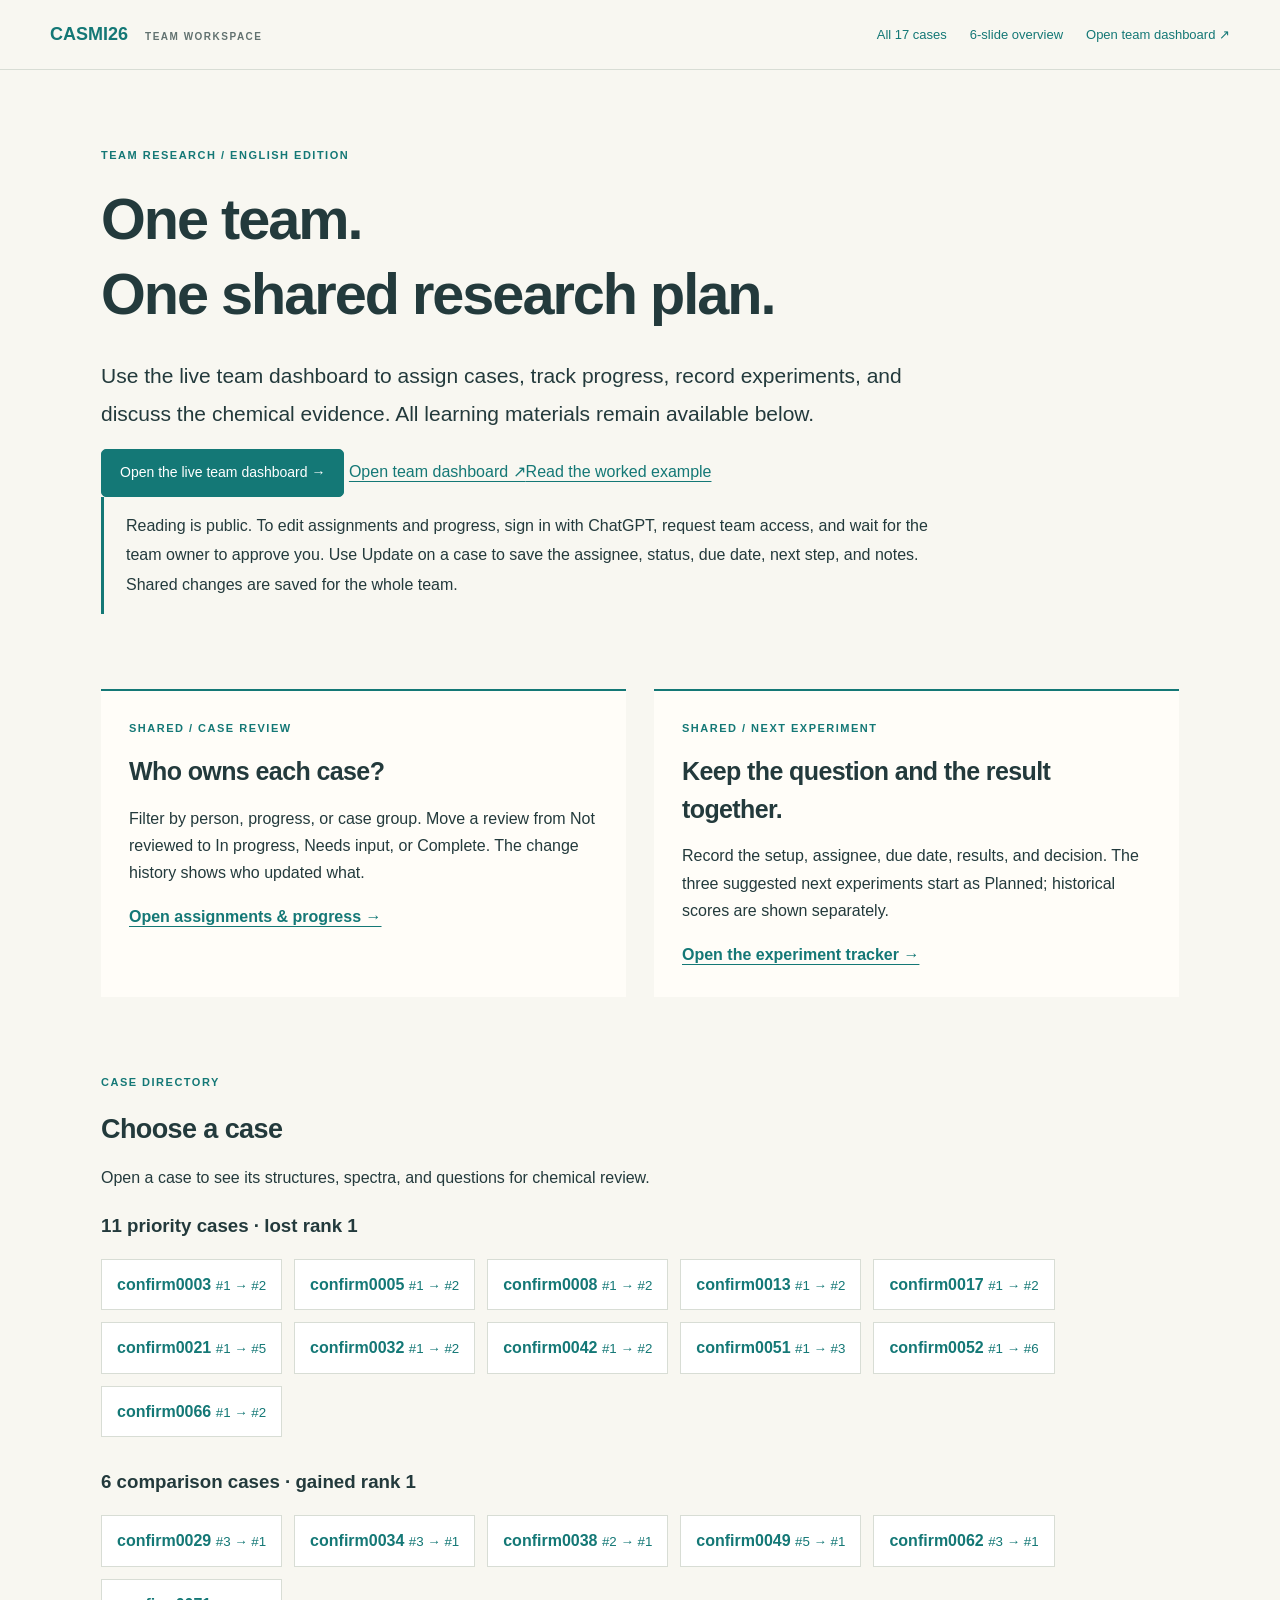
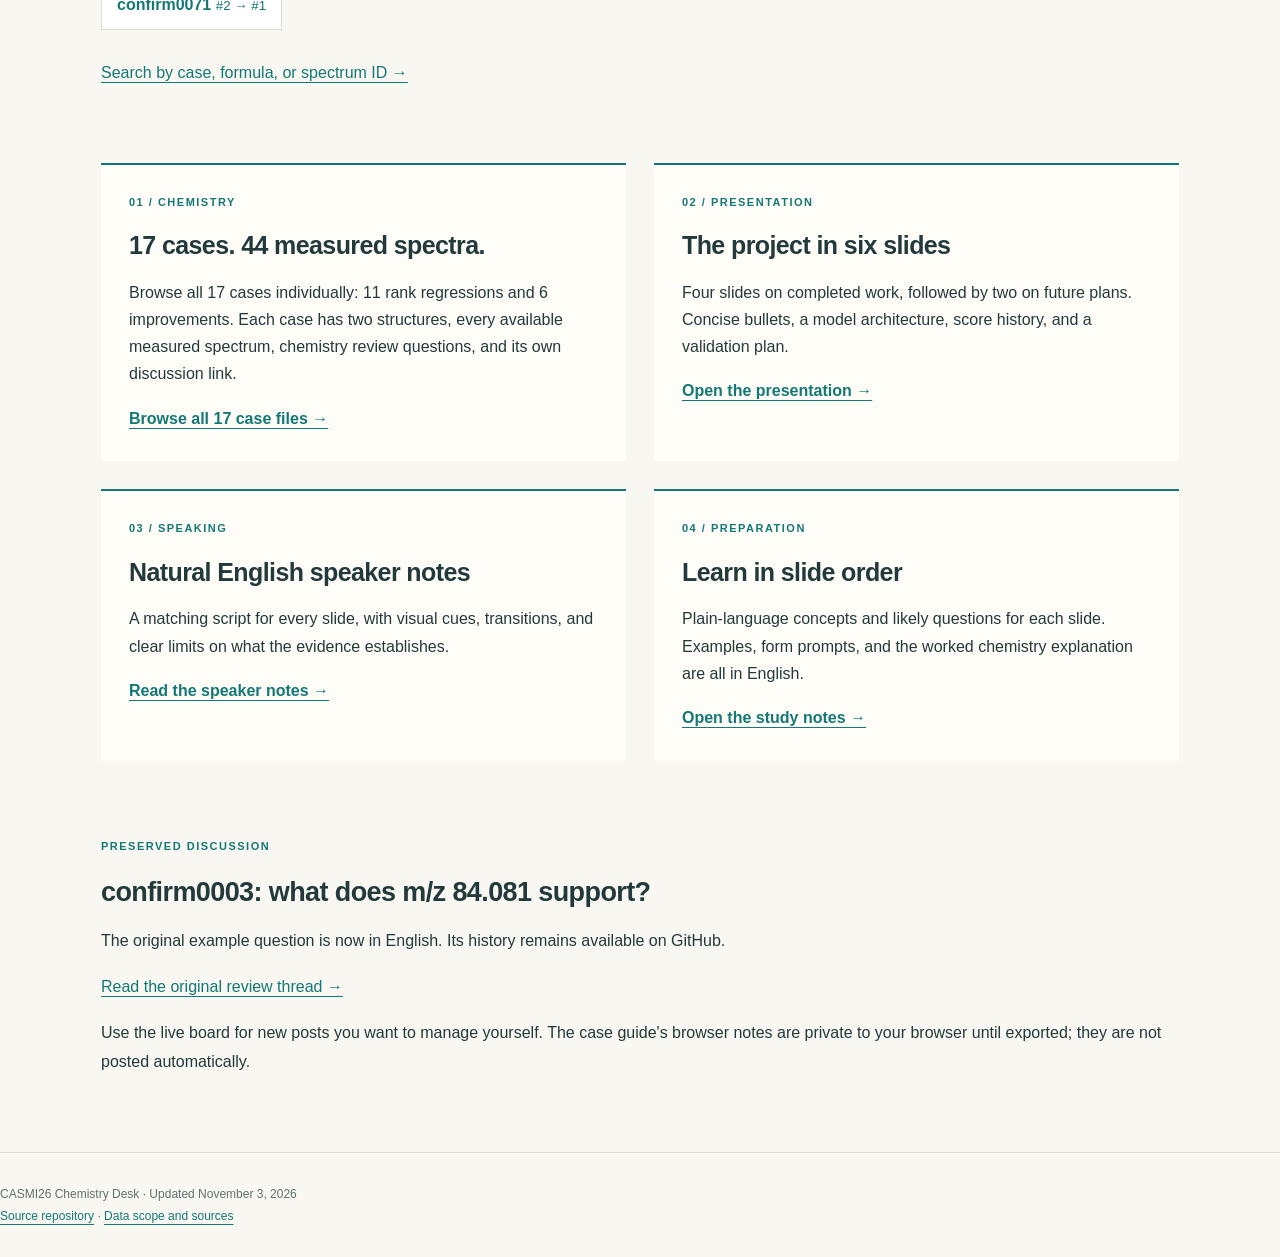
==== commit 77d557d9: "Add English team dashboard with shared assignments, progress and experiment records" ====
--- a/index.html
+++ b/index.html
@@ -1 +1 @@
-<!doctype html><html lang="en"><head><meta charset="utf-8"><meta name="viewport" content="width=device-width,initial-scale=1"><title>CASMI26 · Chemistry Desk</title><meta name="description" content="English chemistry review, structure comparisons, spectra, and team discussion."><link rel="stylesheet" href="board.css"><style>body{font-family:Arial,Helvetica,sans-serif}.portal-grid{display:grid;grid-template-columns:repeat(2,1fr);gap:28px;margin:45px 0}.portal-grid article{padding:28px;border-top:2px solid #147876;background:#fffdf8}.portal-grid h2{font-size:25px}.portal-grid p{line-height:1.7}.portal-note{border-left:3px solid #147876;padding:14px 22px;max-width:850px}.hero h1{max-width:1000px}.hero .lead{max-width:850px}.portal-grid a{font-weight:bold}@media(max-width:700px){.portal-grid{grid-template-columns:1fr}}</style></head><body><header><a class="brand" href="./">CASMI26 <span>CHEMISTRY DESK</span></a><nav><a href="cases.html">All 17 cases</a><a href="presentation.html">6-slide overview</a><a href="https://casmi26-chemistry-desk.jinseobae.chatgpt.site/">Open discussion board ↗</a></nav></header><main><section class="hero"><p class="eyebrow">TEAM RESEARCH / ENGLISH EDITION</p><h1>Review structures.<br>Discuss the evidence.</h1><p class="lead">Everything the chemistry team needs to compare candidate structures, interpret fragment peaks, and propose the next experiment.</p><div class="actions"><a class="primary" href="cases.html">Browse cases, structures & spectra →</a> <a href="https://casmi26-chemistry-desk.jinseobae.chatgpt.site/">Open discussion board ↗</a><a href="guide.html#worked-example">Read the worked example</a></div><p class="portal-note">The live board supports questions, replies, and author-only deletion. Reading is public. Sign in with ChatGPT to contribute; choose a public display name. Deleted posts can be restored by their author.</p></section><section id="case-directory"><p class="eyebrow">CASE DIRECTORY</p><h2>Choose a case</h2><p>Open a case to see its structures, spectra, and questions for chemical review.</p><h3>11 priority cases · lost rank 1</h3><div style="display:flex;gap:12px;flex-wrap:wrap;margin-bottom:28px"><a style="border:1px solid #d8ddd5;background:white;padding:10px 15px;text-decoration:none" href="cases.html?case=confirm0003#case-detail"><b>confirm0003</b> <small>#1 → #2</small></a><a style="border:1px solid #d8ddd5;background:white;padding:10px 15px;text-decoration:none" href="cases.html?case=confirm0005#case-detail"><b>confirm0005</b> <small>#1 → #2</small></a><a style="border:1px solid #d8ddd5;background:white;padding:10px 15px;text-decoration:none" href="cases.html?case=confirm0008#case-detail"><b>confirm0008</b> <small>#1 → #2</small></a><a style="border:1px solid #d8ddd5;background:white;padding:10px 15px;text-decoration:none" href="cases.html?case=confirm0013#case-detail"><b>confirm0013</b> <small>#1 → #2</small></a><a style="border:1px solid #d8ddd5;background:white;padding:10px 15px;text-decoration:none" href="cases.html?case=confirm0017#case-detail"><b>confirm0017</b> <small>#1 → #2</small></a><a style="border:1px solid #d8ddd5;background:white;padding:10px 15px;text-decoration:none" href="cases.html?case=confirm0021#case-detail"><b>confirm0021</b> <small>#1 → #5</small></a><a style="border:1px solid #d8ddd5;background:white;padding:10px 15px;text-decoration:none" href="cases.html?case=confirm0032#case-detail"><b>confirm0032</b> <small>#1 → #2</small></a><a style="border:1px solid #d8ddd5;background:white;padding:10px 15px;text-decoration:none" href="cases.html?case=confirm0042#case-detail"><b>confirm0042</b> <small>#1 → #2</small></a><a style="border:1px solid #d8ddd5;background:white;padding:10px 15px;text-decoration:none" href="cases.html?case=confirm0051#case-detail"><b>confirm0051</b> <small>#1 → #3</small></a><a style="border:1px solid #d8ddd5;background:white;padding:10px 15px;text-decoration:none" href="cases.html?case=confirm0052#case-detail"><b>confirm0052</b> <small>#1 → #6</small></a><a style="border:1px solid #d8ddd5;background:white;padding:10px 15px;text-decoration:none" href="cases.html?case=confirm0066#case-detail"><b>confirm0066</b> <small>#1 → #2</small></a></div><h3>6 comparison cases · gained rank 1</h3><div style="display:flex;gap:12px;flex-wrap:wrap;margin-bottom:28px"><a style="border:1px solid #d8ddd5;background:white;padding:10px 15px;text-decoration:none" href="cases.html?case=confirm0029#case-detail"><b>confirm0029</b> <small>#3 → #1</small></a><a style="border:1px solid #d8ddd5;background:white;padding:10px 15px;text-decoration:none" href="cases.html?case=confirm0034#case-detail"><b>confirm0034</b> <small>#3 → #1</small></a><a style="border:1px solid #d8ddd5;background:white;padding:10px 15px;text-decoration:none" href="cases.html?case=confirm0038#case-detail"><b>confirm0038</b> <small>#2 → #1</small></a><a style="border:1px solid #d8ddd5;background:white;padding:10px 15px;text-decoration:none" href="cases.html?case=confirm0049#case-detail"><b>confirm0049</b> <small>#5 → #1</small></a><a style="border:1px solid #d8ddd5;background:white;padding:10px 15px;text-decoration:none" href="cases.html?case=confirm0062#case-detail"><b>confirm0062</b> <small>#3 → #1</small></a><a style="border:1px solid #d8ddd5;background:white;padding:10px 15px;text-decoration:none" href="cases.html?case=confirm0071#case-detail"><b>confirm0071</b> <small>#2 → #1</small></a></div><p><a href="cases.html">Search by case, formula, or spectrum ID →</a></p></section><section class="portal-grid"><article><p class="eyebrow">01 / CHEMISTRY</p><h2>17 cases. 44 measured spectra.</h2><p>Browse all 17 cases individually: 11 rank regressions and 6 improvements. Each case has two structures, every available measured spectrum, chemistry review questions, and its own discussion link.</p><a href="cases.html">Browse all 17 case files →</a></article><article><p class="eyebrow">02 / PRESENTATION</p><h2>The project in six slides</h2><p>Four slides on completed work, followed by two on future plans. Concise bullets, a model architecture, score history, and a validation plan.</p><a href="presentation.html">Open the presentation →</a></article><article><p class="eyebrow">03 / SPEAKING</p><h2>Natural English speaker notes</h2><p>A matching script for every slide, with visual cues, transitions, and clear limits on what the evidence establishes.</p><a href="speaker-notes.html">Read the speaker notes →</a></article><article><p class="eyebrow">04 / PREPARATION</p><h2>Learn in slide order</h2><p>Plain-language concepts and likely questions for each slide. Examples, form prompts, and the worked chemistry explanation are all in English.</p><a href="slide-study.html">Open the study notes →</a></article></section><section><p class="eyebrow">PRESERVED DISCUSSION</p><h2>confirm0003: what does m/z 84.081 support?</h2><p>The original example question is now in English. Its history remains available on GitHub.</p><p><a href="https://github.com/ys06146/casmi26-chemistry-board/issues/1">Read the original review thread →</a></p><p>Use the live board for new posts you want to manage yourself. The case guide's browser notes are private to your browser until exported; they are not posted automatically.</p></section></main><footer>CASMI26 Chemistry Desk · Updated November 3, 2026<br><a href="https://github.com/ys06146/casmi26-chemistry-board">Source repository</a> · <a href="guide.html#sources">Data scope and sources</a></footer></body></html>+<!doctype html><html lang="en"><head><meta charset="utf-8"><meta name="viewport" content="width=device-width,initial-scale=1"><title>CASMI26 · Team Workspace</title><meta name="description" content="Shared assignments, case review, experiment planning, and English research materials."><link rel="stylesheet" href="board.css"><style>body{font-family:Arial,Helvetica,sans-serif}.portal-grid{display:grid;grid-template-columns:repeat(2,1fr);gap:28px;margin:45px 0}.portal-grid article{padding:28px;border-top:2px solid #147876;background:#fffdf8}.portal-grid h2{font-size:25px}.portal-grid p{line-height:1.7}.portal-note{border-left:3px solid #147876;padding:14px 22px;max-width:850px}.hero h1{max-width:1000px}.hero .lead{max-width:850px}.portal-grid a{font-weight:bold}@media(max-width:700px){.portal-grid{grid-template-columns:1fr}}</style></head><body><header><a class="brand" href="./">CASMI26 <span>TEAM WORKSPACE</span></a><nav><a href="cases.html">All 17 cases</a><a href="presentation.html">6-slide overview</a><a href="https://casmi26-chemistry-desk.jinseobae.chatgpt.site/">Open team dashboard ↗</a></nav></header><main><section class="hero"><p class="eyebrow">TEAM RESEARCH / ENGLISH EDITION</p><h1>One team.<br>One shared research plan.</h1><p class="lead">Use the live team dashboard to assign cases, track progress, record experiments, and discuss the chemical evidence. All learning materials remain available below.</p><div class="actions"><a class="primary" href="https://casmi26-chemistry-desk.jinseobae.chatgpt.site/">Open the live team dashboard →</a> <a href="https://casmi26-chemistry-desk.jinseobae.chatgpt.site/">Open team dashboard ↗</a><a href="guide.html#worked-example">Read the worked example</a></div><p class="portal-note">Reading is public. To edit assignments and progress, sign in with ChatGPT, request team access, and wait for the team owner to approve you. Use Update on a case to save the assignee, status, due date, next step, and notes. Shared changes are saved for the whole team.</p></section><section class="portal-grid" id="shared-work"><article><p class="eyebrow">SHARED / CASE REVIEW</p><h2>Who owns each case?</h2><p>Filter by person, progress, or case group. Move a review from Not reviewed to In progress, Needs input, or Complete. The change history shows who updated what.</p><a href="https://casmi26-chemistry-desk.jinseobae.chatgpt.site/#cases">Open assignments & progress →</a></article><article><p class="eyebrow">SHARED / NEXT EXPERIMENT</p><h2>Keep the question and the result together.</h2><p>Record the setup, assignee, due date, results, and decision. The three suggested next experiments start as Planned; historical scores are shown separately.</p><a href="https://casmi26-chemistry-desk.jinseobae.chatgpt.site/#experiments">Open the experiment tracker →</a></article></section><section id="case-directory"><p class="eyebrow">CASE DIRECTORY</p><h2>Choose a case</h2><p>Open a case to see its structures, spectra, and questions for chemical review.</p><h3>11 priority cases · lost rank 1</h3><div style="display:flex;gap:12px;flex-wrap:wrap;margin-bottom:28px"><a style="border:1px solid #d8ddd5;background:white;padding:10px 15px;text-decoration:none" href="cases.html?case=confirm0003#case-detail"><b>confirm0003</b> <small>#1 → #2</small></a><a style="border:1px solid #d8ddd5;background:white;padding:10px 15px;text-decoration:none" href="cases.html?case=confirm0005#case-detail"><b>confirm0005</b> <small>#1 → #2</small></a><a style="border:1px solid #d8ddd5;background:white;padding:10px 15px;text-decoration:none" href="cases.html?case=confirm0008#case-detail"><b>confirm0008</b> <small>#1 → #2</small></a><a style="border:1px solid #d8ddd5;background:white;padding:10px 15px;text-decoration:none" href="cases.html?case=confirm0013#case-detail"><b>confirm0013</b> <small>#1 → #2</small></a><a style="border:1px solid #d8ddd5;background:white;padding:10px 15px;text-decoration:none" href="cases.html?case=confirm0017#case-detail"><b>confirm0017</b> <small>#1 → #2</small></a><a style="border:1px solid #d8ddd5;background:white;padding:10px 15px;text-decoration:none" href="cases.html?case=confirm0021#case-detail"><b>confirm0021</b> <small>#1 → #5</small></a><a style="border:1px solid #d8ddd5;background:white;padding:10px 15px;text-decoration:none" href="cases.html?case=confirm0032#case-detail"><b>confirm0032</b> <small>#1 → #2</small></a><a style="border:1px solid #d8ddd5;background:white;padding:10px 15px;text-decoration:none" href="cases.html?case=confirm0042#case-detail"><b>confirm0042</b> <small>#1 → #2</small></a><a style="border:1px solid #d8ddd5;background:white;padding:10px 15px;text-decoration:none" href="cases.html?case=confirm0051#case-detail"><b>confirm0051</b> <small>#1 → #3</small></a><a style="border:1px solid #d8ddd5;background:white;padding:10px 15px;text-decoration:none" href="cases.html?case=confirm0052#case-detail"><b>confirm0052</b> <small>#1 → #6</small></a><a style="border:1px solid #d8ddd5;background:white;padding:10px 15px;text-decoration:none" href="cases.html?case=confirm0066#case-detail"><b>confirm0066</b> <small>#1 → #2</small></a></div><h3>6 comparison cases · gained rank 1</h3><div style="display:flex;gap:12px;flex-wrap:wrap;margin-bottom:28px"><a style="border:1px solid #d8ddd5;background:white;padding:10px 15px;text-decoration:none" href="cases.html?case=confirm0029#case-detail"><b>confirm0029</b> <small>#3 → #1</small></a><a style="border:1px solid #d8ddd5;background:white;padding:10px 15px;text-decoration:none" href="cases.html?case=confirm0034#case-detail"><b>confirm0034</b> <small>#3 → #1</small></a><a style="border:1px solid #d8ddd5;background:white;padding:10px 15px;text-decoration:none" href="cases.html?case=confirm0038#case-detail"><b>confirm0038</b> <small>#2 → #1</small></a><a style="border:1px solid #d8ddd5;background:white;padding:10px 15px;text-decoration:none" href="cases.html?case=confirm0049#case-detail"><b>confirm0049</b> <small>#5 → #1</small></a><a style="border:1px solid #d8ddd5;background:white;padding:10px 15px;text-decoration:none" href="cases.html?case=confirm0062#case-detail"><b>confirm0062</b> <small>#3 → #1</small></a><a style="border:1px solid #d8ddd5;background:white;padding:10px 15px;text-decoration:none" href="cases.html?case=confirm0071#case-detail"><b>confirm0071</b> <small>#2 → #1</small></a></div><p><a href="cases.html">Search by case, formula, or spectrum ID →</a></p></section><section class="portal-grid"><article><p class="eyebrow">01 / CHEMISTRY</p><h2>17 cases. 44 measured spectra.</h2><p>Browse all 17 cases individually: 11 rank regressions and 6 improvements. Each case has two structures, every available measured spectrum, chemistry review questions, and its own discussion link.</p><a href="cases.html">Browse all 17 case files →</a></article><article><p class="eyebrow">02 / PRESENTATION</p><h2>The project in six slides</h2><p>Four slides on completed work, followed by two on future plans. Concise bullets, a model architecture, score history, and a validation plan.</p><a href="presentation.html">Open the presentation →</a></article><article><p class="eyebrow">03 / SPEAKING</p><h2>Natural English speaker notes</h2><p>A matching script for every slide, with visual cues, transitions, and clear limits on what the evidence establishes.</p><a href="speaker-notes.html">Read the speaker notes →</a></article><article><p class="eyebrow">04 / PREPARATION</p><h2>Learn in slide order</h2><p>Plain-language concepts and likely questions for each slide. Examples, form prompts, and the worked chemistry explanation are all in English.</p><a href="slide-study.html">Open the study notes →</a></article></section><section><p class="eyebrow">PRESERVED DISCUSSION</p><h2>confirm0003: what does m/z 84.081 support?</h2><p>The original example question is now in English. Its history remains available on GitHub.</p><p><a href="https://github.com/ys06146/casmi26-chemistry-board/issues/1">Read the original review thread →</a></p><p>Use the live board for new posts you want to manage yourself. The case guide's browser notes are private to your browser until exported; they are not posted automatically.</p></section></main><footer>CASMI26 Chemistry Desk · Updated November 3, 2026<br><a href="https://github.com/ys06146/casmi26-chemistry-board">Source repository</a> · <a href="guide.html#sources">Data scope and sources</a></footer></body></html>
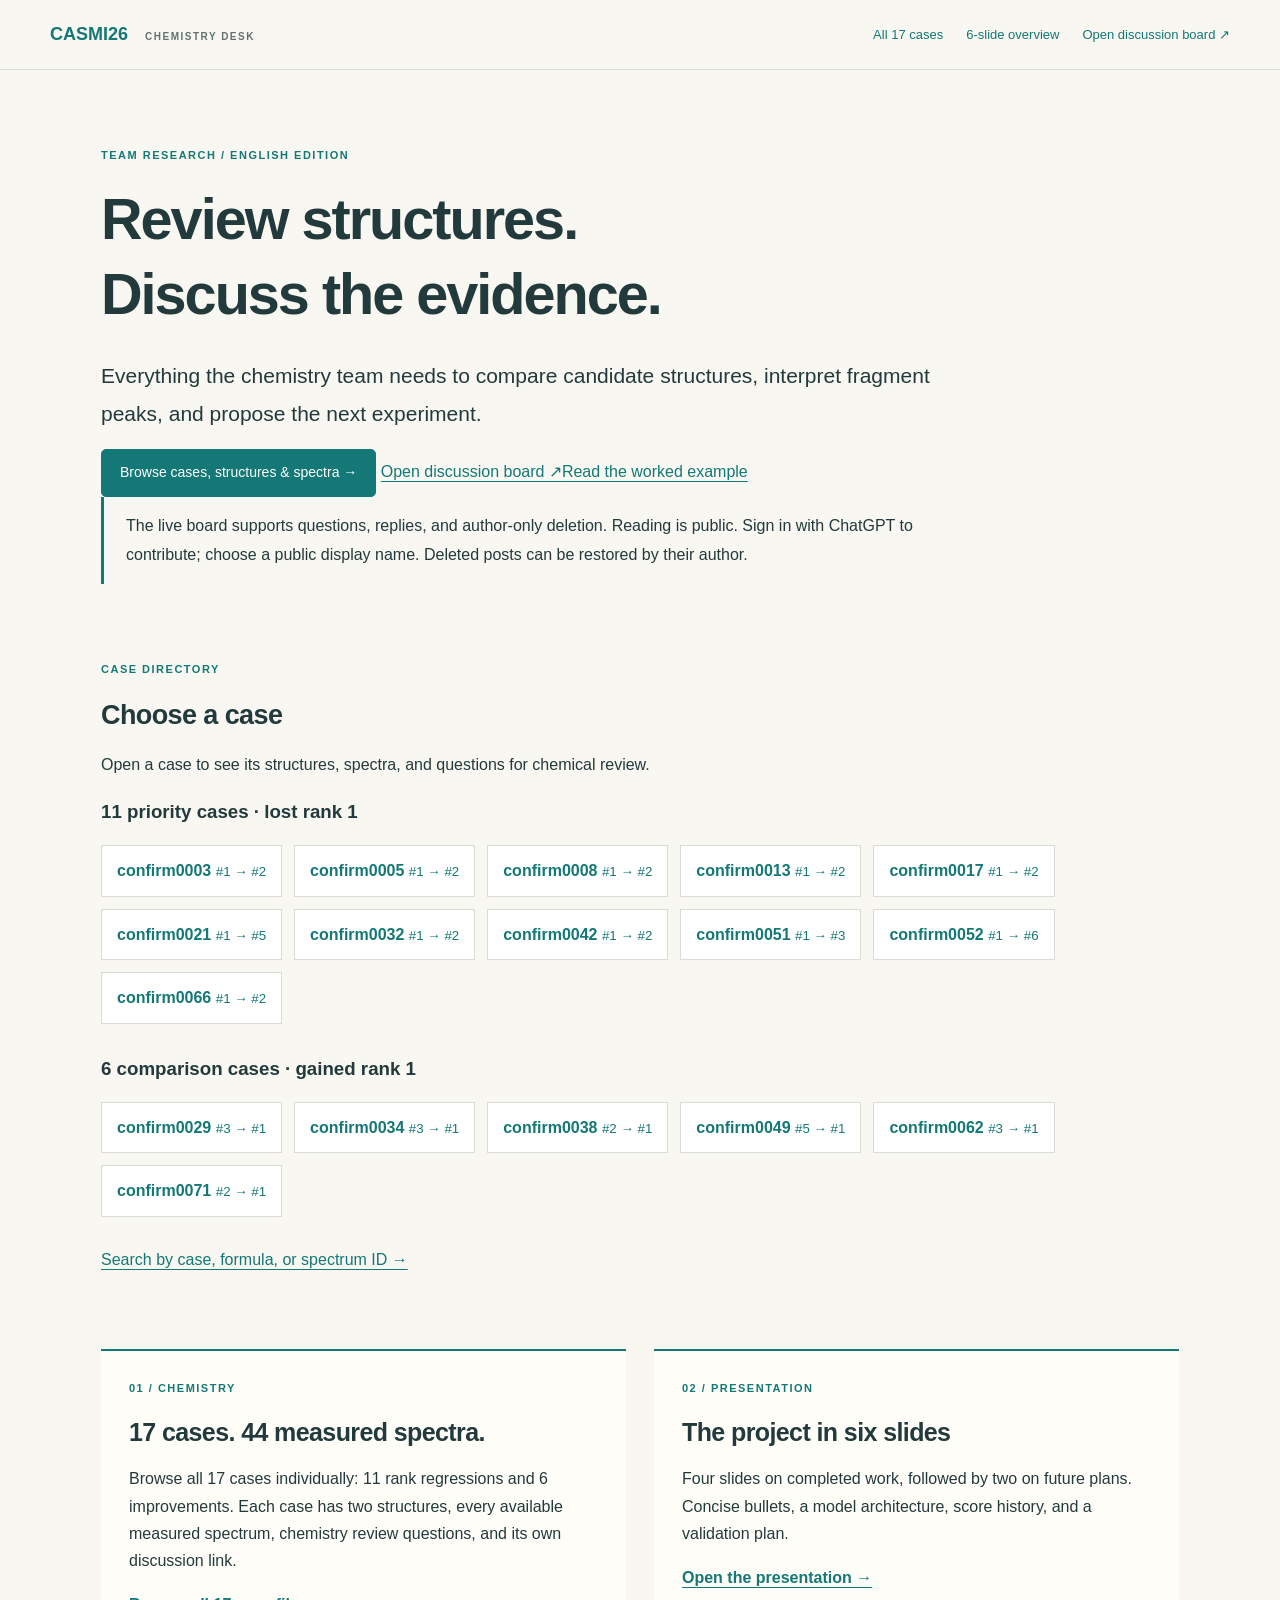
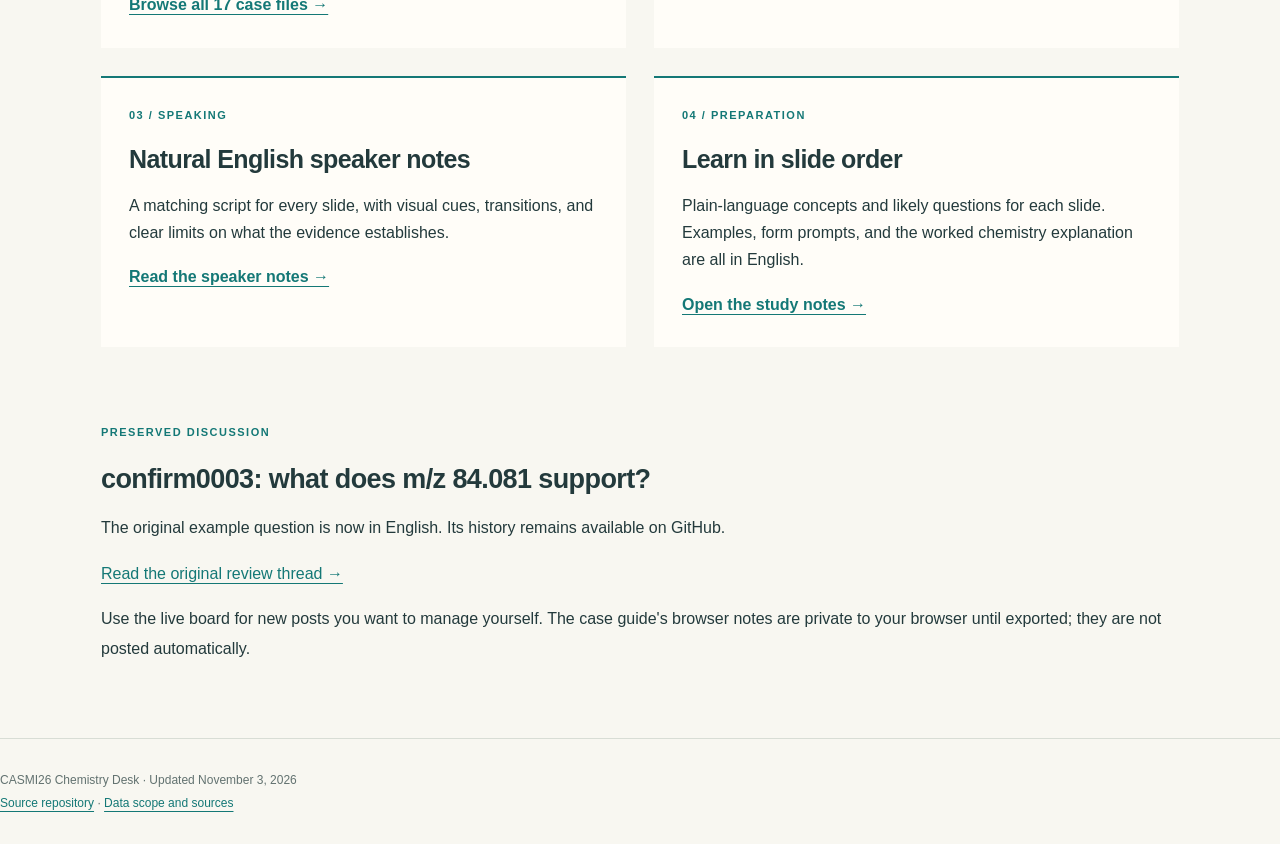
==== commit 1ac4dae6: "Restore the case library and chemistry discussion portal before the dashboard update" ====
--- a/index.html
+++ b/index.html
@@ -1 +1 @@
-<!doctype html><html lang="en"><head><meta charset="utf-8"><meta name="viewport" content="width=device-width,initial-scale=1"><title>CASMI26 · Team Workspace</title><meta name="description" content="Shared assignments, case review, experiment planning, and English research materials."><link rel="stylesheet" href="board.css"><style>body{font-family:Arial,Helvetica,sans-serif}.portal-grid{display:grid;grid-template-columns:repeat(2,1fr);gap:28px;margin:45px 0}.portal-grid article{padding:28px;border-top:2px solid #147876;background:#fffdf8}.portal-grid h2{font-size:25px}.portal-grid p{line-height:1.7}.portal-note{border-left:3px solid #147876;padding:14px 22px;max-width:850px}.hero h1{max-width:1000px}.hero .lead{max-width:850px}.portal-grid a{font-weight:bold}@media(max-width:700px){.portal-grid{grid-template-columns:1fr}}</style></head><body><header><a class="brand" href="./">CASMI26 <span>TEAM WORKSPACE</span></a><nav><a href="cases.html">All 17 cases</a><a href="presentation.html">6-slide overview</a><a href="https://casmi26-chemistry-desk.jinseobae.chatgpt.site/">Open team dashboard ↗</a></nav></header><main><section class="hero"><p class="eyebrow">TEAM RESEARCH / ENGLISH EDITION</p><h1>One team.<br>One shared research plan.</h1><p class="lead">Use the live team dashboard to assign cases, track progress, record experiments, and discuss the chemical evidence. All learning materials remain available below.</p><div class="actions"><a class="primary" href="https://casmi26-chemistry-desk.jinseobae.chatgpt.site/">Open the live team dashboard →</a> <a href="https://casmi26-chemistry-desk.jinseobae.chatgpt.site/">Open team dashboard ↗</a><a href="guide.html#worked-example">Read the worked example</a></div><p class="portal-note">Reading is public. To edit assignments and progress, sign in with ChatGPT, request team access, and wait for the team owner to approve you. Use Update on a case to save the assignee, status, due date, next step, and notes. Shared changes are saved for the whole team.</p></section><section class="portal-grid" id="shared-work"><article><p class="eyebrow">SHARED / CASE REVIEW</p><h2>Who owns each case?</h2><p>Filter by person, progress, or case group. Move a review from Not reviewed to In progress, Needs input, or Complete. The change history shows who updated what.</p><a href="https://casmi26-chemistry-desk.jinseobae.chatgpt.site/#cases">Open assignments & progress →</a></article><article><p class="eyebrow">SHARED / NEXT EXPERIMENT</p><h2>Keep the question and the result together.</h2><p>Record the setup, assignee, due date, results, and decision. The three suggested next experiments start as Planned; historical scores are shown separately.</p><a href="https://casmi26-chemistry-desk.jinseobae.chatgpt.site/#experiments">Open the experiment tracker →</a></article></section><section id="case-directory"><p class="eyebrow">CASE DIRECTORY</p><h2>Choose a case</h2><p>Open a case to see its structures, spectra, and questions for chemical review.</p><h3>11 priority cases · lost rank 1</h3><div style="display:flex;gap:12px;flex-wrap:wrap;margin-bottom:28px"><a style="border:1px solid #d8ddd5;background:white;padding:10px 15px;text-decoration:none" href="cases.html?case=confirm0003#case-detail"><b>confirm0003</b> <small>#1 → #2</small></a><a style="border:1px solid #d8ddd5;background:white;padding:10px 15px;text-decoration:none" href="cases.html?case=confirm0005#case-detail"><b>confirm0005</b> <small>#1 → #2</small></a><a style="border:1px solid #d8ddd5;background:white;padding:10px 15px;text-decoration:none" href="cases.html?case=confirm0008#case-detail"><b>confirm0008</b> <small>#1 → #2</small></a><a style="border:1px solid #d8ddd5;background:white;padding:10px 15px;text-decoration:none" href="cases.html?case=confirm0013#case-detail"><b>confirm0013</b> <small>#1 → #2</small></a><a style="border:1px solid #d8ddd5;background:white;padding:10px 15px;text-decoration:none" href="cases.html?case=confirm0017#case-detail"><b>confirm0017</b> <small>#1 → #2</small></a><a style="border:1px solid #d8ddd5;background:white;padding:10px 15px;text-decoration:none" href="cases.html?case=confirm0021#case-detail"><b>confirm0021</b> <small>#1 → #5</small></a><a style="border:1px solid #d8ddd5;background:white;padding:10px 15px;text-decoration:none" href="cases.html?case=confirm0032#case-detail"><b>confirm0032</b> <small>#1 → #2</small></a><a style="border:1px solid #d8ddd5;background:white;padding:10px 15px;text-decoration:none" href="cases.html?case=confirm0042#case-detail"><b>confirm0042</b> <small>#1 → #2</small></a><a style="border:1px solid #d8ddd5;background:white;padding:10px 15px;text-decoration:none" href="cases.html?case=confirm0051#case-detail"><b>confirm0051</b> <small>#1 → #3</small></a><a style="border:1px solid #d8ddd5;background:white;padding:10px 15px;text-decoration:none" href="cases.html?case=confirm0052#case-detail"><b>confirm0052</b> <small>#1 → #6</small></a><a style="border:1px solid #d8ddd5;background:white;padding:10px 15px;text-decoration:none" href="cases.html?case=confirm0066#case-detail"><b>confirm0066</b> <small>#1 → #2</small></a></div><h3>6 comparison cases · gained rank 1</h3><div style="display:flex;gap:12px;flex-wrap:wrap;margin-bottom:28px"><a style="border:1px solid #d8ddd5;background:white;padding:10px 15px;text-decoration:none" href="cases.html?case=confirm0029#case-detail"><b>confirm0029</b> <small>#3 → #1</small></a><a style="border:1px solid #d8ddd5;background:white;padding:10px 15px;text-decoration:none" href="cases.html?case=confirm0034#case-detail"><b>confirm0034</b> <small>#3 → #1</small></a><a style="border:1px solid #d8ddd5;background:white;padding:10px 15px;text-decoration:none" href="cases.html?case=confirm0038#case-detail"><b>confirm0038</b> <small>#2 → #1</small></a><a style="border:1px solid #d8ddd5;background:white;padding:10px 15px;text-decoration:none" href="cases.html?case=confirm0049#case-detail"><b>confirm0049</b> <small>#5 → #1</small></a><a style="border:1px solid #d8ddd5;background:white;padding:10px 15px;text-decoration:none" href="cases.html?case=confirm0062#case-detail"><b>confirm0062</b> <small>#3 → #1</small></a><a style="border:1px solid #d8ddd5;background:white;padding:10px 15px;text-decoration:none" href="cases.html?case=confirm0071#case-detail"><b>confirm0071</b> <small>#2 → #1</small></a></div><p><a href="cases.html">Search by case, formula, or spectrum ID →</a></p></section><section class="portal-grid"><article><p class="eyebrow">01 / CHEMISTRY</p><h2>17 cases. 44 measured spectra.</h2><p>Browse all 17 cases individually: 11 rank regressions and 6 improvements. Each case has two structures, every available measured spectrum, chemistry review questions, and its own discussion link.</p><a href="cases.html">Browse all 17 case files →</a></article><article><p class="eyebrow">02 / PRESENTATION</p><h2>The project in six slides</h2><p>Four slides on completed work, followed by two on future plans. Concise bullets, a model architecture, score history, and a validation plan.</p><a href="presentation.html">Open the presentation →</a></article><article><p class="eyebrow">03 / SPEAKING</p><h2>Natural English speaker notes</h2><p>A matching script for every slide, with visual cues, transitions, and clear limits on what the evidence establishes.</p><a href="speaker-notes.html">Read the speaker notes →</a></article><article><p class="eyebrow">04 / PREPARATION</p><h2>Learn in slide order</h2><p>Plain-language concepts and likely questions for each slide. Examples, form prompts, and the worked chemistry explanation are all in English.</p><a href="slide-study.html">Open the study notes →</a></article></section><section><p class="eyebrow">PRESERVED DISCUSSION</p><h2>confirm0003: what does m/z 84.081 support?</h2><p>The original example question is now in English. Its history remains available on GitHub.</p><p><a href="https://github.com/ys06146/casmi26-chemistry-board/issues/1">Read the original review thread →</a></p><p>Use the live board for new posts you want to manage yourself. The case guide's browser notes are private to your browser until exported; they are not posted automatically.</p></section></main><footer>CASMI26 Chemistry Desk · Updated November 3, 2026<br><a href="https://github.com/ys06146/casmi26-chemistry-board">Source repository</a> · <a href="guide.html#sources">Data scope and sources</a></footer></body></html>+<!doctype html><html lang="en"><head><meta charset="utf-8"><meta name="viewport" content="width=device-width,initial-scale=1"><title>CASMI26 · Chemistry Desk</title><meta name="description" content="English chemistry review, structure comparisons, spectra, and team discussion."><link rel="stylesheet" href="board.css"><style>body{font-family:Arial,Helvetica,sans-serif}.portal-grid{display:grid;grid-template-columns:repeat(2,1fr);gap:28px;margin:45px 0}.portal-grid article{padding:28px;border-top:2px solid #147876;background:#fffdf8}.portal-grid h2{font-size:25px}.portal-grid p{line-height:1.7}.portal-note{border-left:3px solid #147876;padding:14px 22px;max-width:850px}.hero h1{max-width:1000px}.hero .lead{max-width:850px}.portal-grid a{font-weight:bold}@media(max-width:700px){.portal-grid{grid-template-columns:1fr}}</style></head><body><header><a class="brand" href="./">CASMI26 <span>CHEMISTRY DESK</span></a><nav><a href="cases.html">All 17 cases</a><a href="presentation.html">6-slide overview</a><a href="https://casmi26-chemistry-desk.jinseobae.chatgpt.site/">Open discussion board ↗</a></nav></header><main><section class="hero"><p class="eyebrow">TEAM RESEARCH / ENGLISH EDITION</p><h1>Review structures.<br>Discuss the evidence.</h1><p class="lead">Everything the chemistry team needs to compare candidate structures, interpret fragment peaks, and propose the next experiment.</p><div class="actions"><a class="primary" href="cases.html">Browse cases, structures & spectra →</a> <a href="https://casmi26-chemistry-desk.jinseobae.chatgpt.site/">Open discussion board ↗</a><a href="guide.html#worked-example">Read the worked example</a></div><p class="portal-note">The live board supports questions, replies, and author-only deletion. Reading is public. Sign in with ChatGPT to contribute; choose a public display name. Deleted posts can be restored by their author.</p></section><section id="case-directory"><p class="eyebrow">CASE DIRECTORY</p><h2>Choose a case</h2><p>Open a case to see its structures, spectra, and questions for chemical review.</p><h3>11 priority cases · lost rank 1</h3><div style="display:flex;gap:12px;flex-wrap:wrap;margin-bottom:28px"><a style="border:1px solid #d8ddd5;background:white;padding:10px 15px;text-decoration:none" href="cases.html?case=confirm0003#case-detail"><b>confirm0003</b> <small>#1 → #2</small></a><a style="border:1px solid #d8ddd5;background:white;padding:10px 15px;text-decoration:none" href="cases.html?case=confirm0005#case-detail"><b>confirm0005</b> <small>#1 → #2</small></a><a style="border:1px solid #d8ddd5;background:white;padding:10px 15px;text-decoration:none" href="cases.html?case=confirm0008#case-detail"><b>confirm0008</b> <small>#1 → #2</small></a><a style="border:1px solid #d8ddd5;background:white;padding:10px 15px;text-decoration:none" href="cases.html?case=confirm0013#case-detail"><b>confirm0013</b> <small>#1 → #2</small></a><a style="border:1px solid #d8ddd5;background:white;padding:10px 15px;text-decoration:none" href="cases.html?case=confirm0017#case-detail"><b>confirm0017</b> <small>#1 → #2</small></a><a style="border:1px solid #d8ddd5;background:white;padding:10px 15px;text-decoration:none" href="cases.html?case=confirm0021#case-detail"><b>confirm0021</b> <small>#1 → #5</small></a><a style="border:1px solid #d8ddd5;background:white;padding:10px 15px;text-decoration:none" href="cases.html?case=confirm0032#case-detail"><b>confirm0032</b> <small>#1 → #2</small></a><a style="border:1px solid #d8ddd5;background:white;padding:10px 15px;text-decoration:none" href="cases.html?case=confirm0042#case-detail"><b>confirm0042</b> <small>#1 → #2</small></a><a style="border:1px solid #d8ddd5;background:white;padding:10px 15px;text-decoration:none" href="cases.html?case=confirm0051#case-detail"><b>confirm0051</b> <small>#1 → #3</small></a><a style="border:1px solid #d8ddd5;background:white;padding:10px 15px;text-decoration:none" href="cases.html?case=confirm0052#case-detail"><b>confirm0052</b> <small>#1 → #6</small></a><a style="border:1px solid #d8ddd5;background:white;padding:10px 15px;text-decoration:none" href="cases.html?case=confirm0066#case-detail"><b>confirm0066</b> <small>#1 → #2</small></a></div><h3>6 comparison cases · gained rank 1</h3><div style="display:flex;gap:12px;flex-wrap:wrap;margin-bottom:28px"><a style="border:1px solid #d8ddd5;background:white;padding:10px 15px;text-decoration:none" href="cases.html?case=confirm0029#case-detail"><b>confirm0029</b> <small>#3 → #1</small></a><a style="border:1px solid #d8ddd5;background:white;padding:10px 15px;text-decoration:none" href="cases.html?case=confirm0034#case-detail"><b>confirm0034</b> <small>#3 → #1</small></a><a style="border:1px solid #d8ddd5;background:white;padding:10px 15px;text-decoration:none" href="cases.html?case=confirm0038#case-detail"><b>confirm0038</b> <small>#2 → #1</small></a><a style="border:1px solid #d8ddd5;background:white;padding:10px 15px;text-decoration:none" href="cases.html?case=confirm0049#case-detail"><b>confirm0049</b> <small>#5 → #1</small></a><a style="border:1px solid #d8ddd5;background:white;padding:10px 15px;text-decoration:none" href="cases.html?case=confirm0062#case-detail"><b>confirm0062</b> <small>#3 → #1</small></a><a style="border:1px solid #d8ddd5;background:white;padding:10px 15px;text-decoration:none" href="cases.html?case=confirm0071#case-detail"><b>confirm0071</b> <small>#2 → #1</small></a></div><p><a href="cases.html">Search by case, formula, or spectrum ID →</a></p></section><section class="portal-grid"><article><p class="eyebrow">01 / CHEMISTRY</p><h2>17 cases. 44 measured spectra.</h2><p>Browse all 17 cases individually: 11 rank regressions and 6 improvements. Each case has two structures, every available measured spectrum, chemistry review questions, and its own discussion link.</p><a href="cases.html">Browse all 17 case files →</a></article><article><p class="eyebrow">02 / PRESENTATION</p><h2>The project in six slides</h2><p>Four slides on completed work, followed by two on future plans. Concise bullets, a model architecture, score history, and a validation plan.</p><a href="presentation.html">Open the presentation →</a></article><article><p class="eyebrow">03 / SPEAKING</p><h2>Natural English speaker notes</h2><p>A matching script for every slide, with visual cues, transitions, and clear limits on what the evidence establishes.</p><a href="speaker-notes.html">Read the speaker notes →</a></article><article><p class="eyebrow">04 / PREPARATION</p><h2>Learn in slide order</h2><p>Plain-language concepts and likely questions for each slide. Examples, form prompts, and the worked chemistry explanation are all in English.</p><a href="slide-study.html">Open the study notes →</a></article></section><section><p class="eyebrow">PRESERVED DISCUSSION</p><h2>confirm0003: what does m/z 84.081 support?</h2><p>The original example question is now in English. Its history remains available on GitHub.</p><p><a href="https://github.com/ys06146/casmi26-chemistry-board/issues/1">Read the original review thread →</a></p><p>Use the live board for new posts you want to manage yourself. The case guide's browser notes are private to your browser until exported; they are not posted automatically.</p></section></main><footer>CASMI26 Chemistry Desk · Updated November 3, 2026<br><a href="https://github.com/ys06146/casmi26-chemistry-board">Source repository</a> · <a href="guide.html#sources">Data scope and sources</a></footer></body></html>
